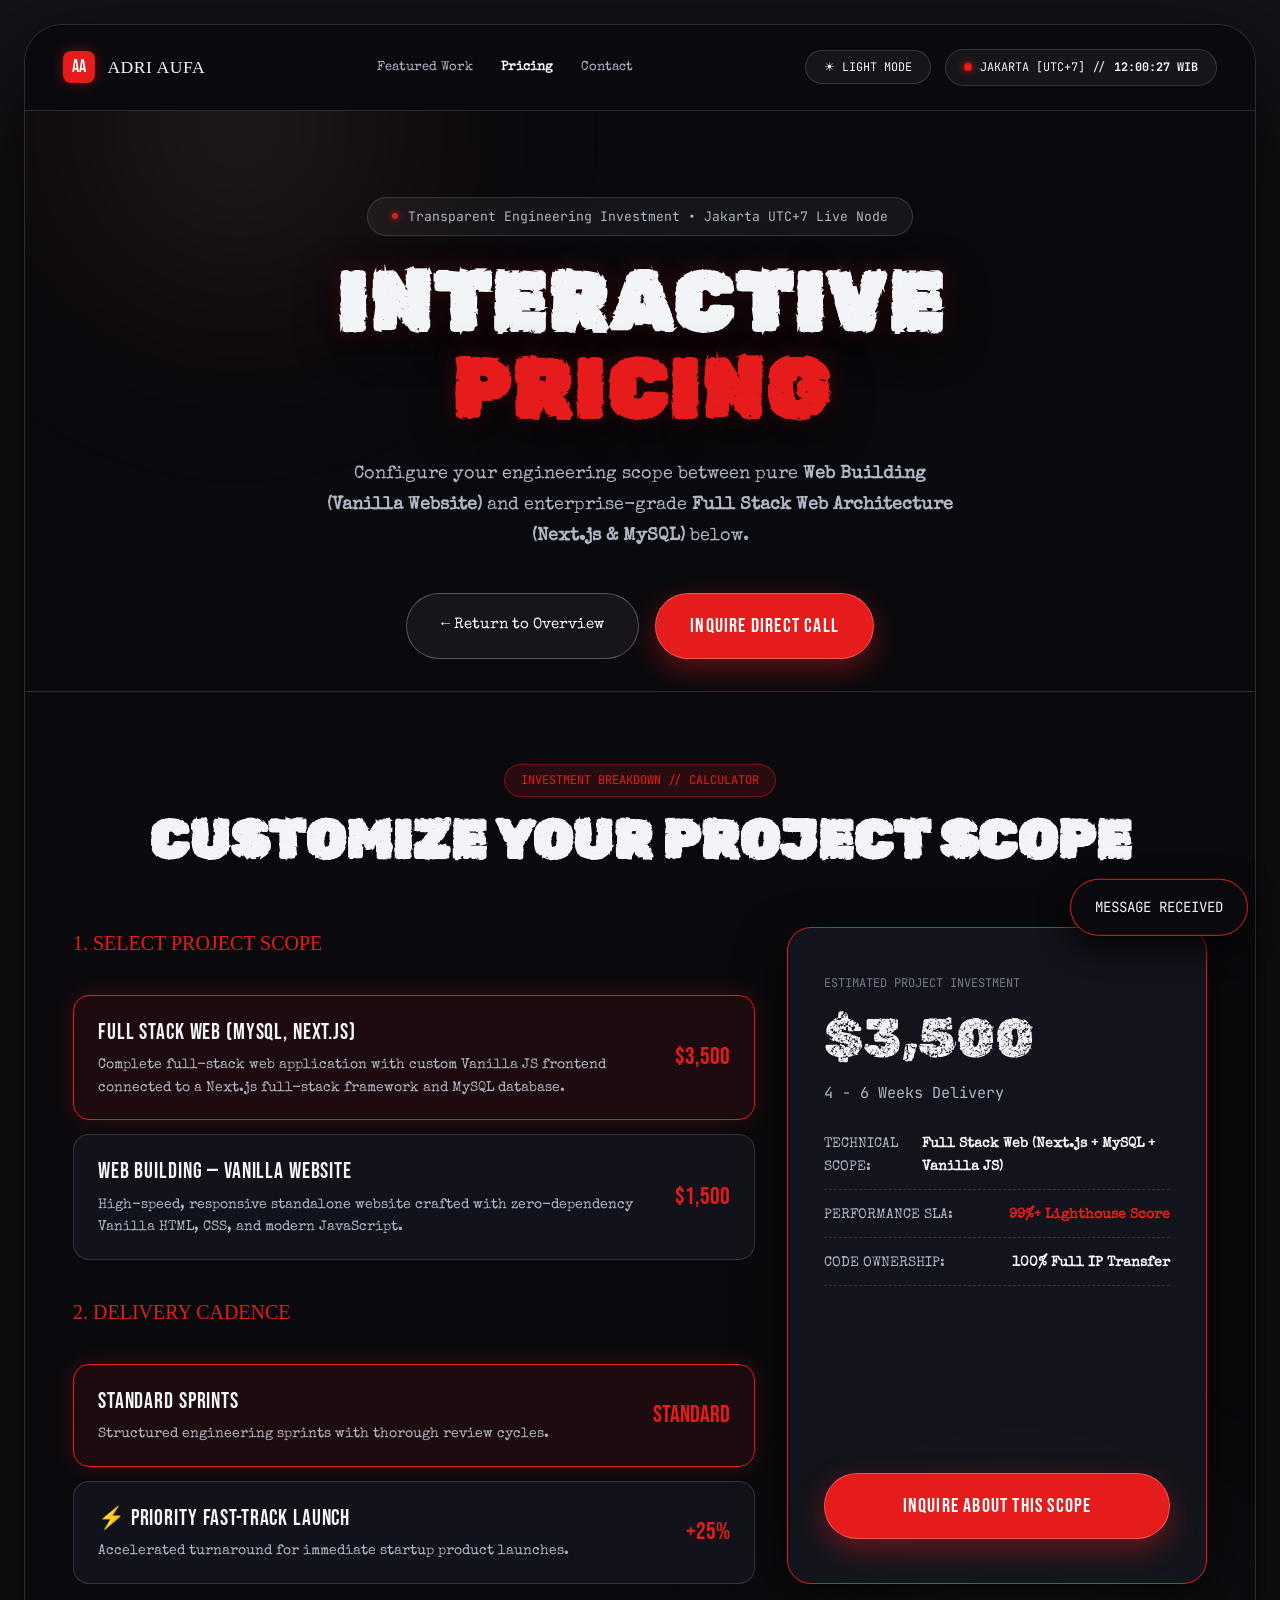
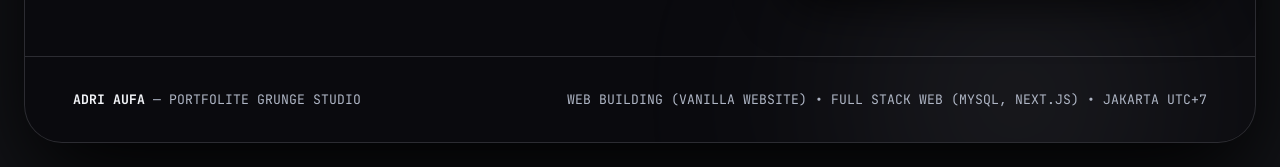
==== pricing.html @ 05bceb78 "portofolio (1)" ====
<!DOCTYPE html>
<html lang="en" data-theme="dark">
<head>
  <meta charset="UTF-8" />
  <meta name="viewport" content="width=device-width, initial-scale=1.0" />
  <title>PRICING // ADRI AUFA — Portfolite Noir &amp; Grunge Studio</title>
  <meta name="description" content="Transparent interactive pricing for Web Building (Vanilla Website) and Full Stack Web (MySQL, Next.js)." />
  <meta name="keywords" content="Pricing, Portfolite Template, Grunge Font, Full Stack Web, Next.js, MySQL, Vanilla Website" />
  <meta name="author" content="Adri Aufa" />

  <!-- Preconnect & Fonts -->
  <link rel="preconnect" href="https://fonts.googleapis.com" />
  <link rel="preconnect" href="https://fonts.gstatic.com" crossorigin />
  <link href="https://fonts.googleapis.com/css2?family=Bebas+Neue&family=JetBrains+Mono:ital,wght@0,300..800;1,300..800&family=Permanent+Marker&family=Rubik+Distressed&family=Special+Elite&display=swap" rel="stylesheet" />

  <!-- Design System CSS -->
  <link rel="stylesheet" href="css/style.css" />
</head>
<body>

  <!-- MAIN CURVED PORTFOLITE TEMPLATE FRAME -->
  <main class="template-frame">

    <!-- Fluid Abstract Aura Flowing Inside Container -->
    <div class="fluid-aura-glow"></div>

    <div class="frame-content">

      <!-- TOP NAVBAR -->
      <header class="template-navbar">
        <a href="index.html" class="brand-pill">
          <div class="brand-icon">AA</div>
          <span class="brand-name">ADRI AUFA</span>
        </a>

        <!-- Center Nav Links -->
        <ul class="nav-links-center">
          <li><a href="index.html#featured">Featured Work</a></li>
          <li><a href="pricing.html" style="color:var(--text-primary); font-weight: bold;">Pricing</a></li>
          <li><a href="index.html#contact">Contact</a></li>
        </ul>

        <!-- Right Controls -->
        <div class="navbar-controls">
          <button class="btn-theme-toggle theme-toggle-trigger" aria-label="Toggle Dark/Light Theme">
            <span class="theme-toggle-text">☀ LIGHT MODE</span>
          </button>

          <div class="jakarta-clock-pill">
            <span class="dot"></span>
            <span>JAKARTA [UTC+7] //</span>
            <strong class="jakarta-clock-display">--:--:-- WIB</strong>
          </div>
        </div>

        <!-- Burger Button (Visible ONLY on Mobile Screens <= 768px) -->
        <button id="burgerBtn" class="btn-burger" aria-label="Toggle Mobile Menu">☰</button>
      </header>

      <!-- MOBILE DRAWER MENU -->
      <nav id="mobileDrawer" class="mobile-drawer" aria-label="Mobile Navigation Drawer">
        <ul class="mobile-nav-list">
          <li><a href="index.html#featured">Featured Work</a></li>
          <li><a href="pricing.html">Pricing</a></li>
          <li><a href="index.html#contact">Contact</a></li>
        </ul>

        <div class="mobile-drawer-footer">
          <button class="btn-theme-toggle theme-toggle-trigger" style="width: 100%; justify-content: center;">
            <span class="theme-toggle-text">☀ LIGHT MODE</span>
          </button>

          <div class="jakarta-clock-pill" style="width: 100%; justify-content: center;">
            <span class="dot"></span>
            <span>JAKARTA [UTC+7] //</span>
            <strong class="jakarta-clock-display">--:--:-- WIB</strong>
          </div>
        </div>
      </nav>

      <!-- PRICING HERO HEADER -->
      <section class="template-hero" style="padding-bottom: 32px;">
        <div class="hero-pill-badge">
          <span class="red-dot"></span>
          <span>Transparent Engineering Investment &bull; Jakarta UTC+7 Live Node</span>
        </div>

        <h1 class="grunge-hero-headline">
          INTERACTIVE <span class="red-grunge">PRICING</span>
        </h1>

        <p class="hero-subdesc">
          Configure your engineering scope between pure <strong>Web Building (Vanilla Website)</strong> and enterprise-grade <strong>Full Stack Web Architecture (Next.js &amp; MySQL)</strong> below.
        </p>

        <div style="display:flex;gap:16px;justify-content:center;flex-wrap:wrap;">
          <a href="index.html" class="btn-pill-glass">&larr; Return to Overview</a>
          <a href="index.html#contact" class="btn-pill-red">Inquire Direct Call</a>
        </div>
      </section>

      <!-- PRICING & ESTIMATOR SECTION -->
      <section id="pricing-calculator" class="frame-section">
        <div class="section-head-centered">
          <span class="section-pill-tag">INVESTMENT BREAKDOWN // CALCULATOR</span>
          <h2 class="section-title-grunge">CUSTOMIZE YOUR PROJECT SCOPE</h2>
        </div>

        <div class="estimator-grid-glass">
          <div class="estimator-options-col">
            <span class="estimator-group-title">1. SELECT PROJECT SCOPE</span>
            <div style="display:flex;flex-direction:column;gap:14px;">
              <!-- Option 1: Full Stack Web (MySQL, Next.js + Vanilla JS) -->
              <div class="option-card-glass selected" data-group="scope" data-price="3500" data-weeks="4 - 6 Weeks Delivery" data-stack="Full Stack Web (Next.js + MySQL + Vanilla JS)">
                <div>
                  <div class="option-name-grunge">Full Stack Web (MySQL, Next.js)</div>
                  <div class="option-sub-type">Complete full-stack web application with custom Vanilla JS frontend connected to a Next.js full-stack framework and MySQL database.</div>
                </div>
                <span class="option-price-tag">$3,500</span>
              </div>

              <!-- Option 2: Web Building (Vanilla Website) -->
              <div class="option-card-glass" data-group="scope" data-price="1500" data-weeks="2 - 3 Weeks Delivery" data-stack="Web Building — Vanilla Website (HTML5 / CSS3 / ES6+ JS)">
                <div>
                  <div class="option-name-grunge">Web Building — Vanilla Website</div>
                  <div class="option-sub-type">High-speed, responsive standalone website crafted with zero-dependency Vanilla HTML, CSS, and modern JavaScript.</div>
                </div>
                <span class="option-price-tag">$1,500</span>
              </div>
            </div>

            <span class="estimator-group-title" style="margin-top:12px;">2. DELIVERY CADENCE</span>
            <div style="display:flex;flex-direction:column;gap:14px;">
              <div class="option-card-glass selected" data-group="speed" data-mult="1.0">
                <div>
                  <div class="option-name-grunge">Standard Sprints</div>
                  <div class="option-sub-type">Structured engineering sprints with thorough review cycles.</div>
                </div>
                <span class="option-price-tag">Standard</span>
              </div>

              <div class="option-card-glass" data-group="speed" data-mult="1.25">
                <div>
                  <div class="option-name-grunge">⚡ Priority Fast-Track Launch</div>
                  <div class="option-sub-type">Accelerated turnaround for immediate startup product launches.</div>
                </div>
                <span class="option-price-tag">+25%</span>
              </div>
            </div>
          </div>

          <!-- Live Result Card -->
          <div class="estimator-readout-card">
            <div>
              <span style="font-family:var(--font-mono);font-size:0.75rem;color:var(--text-muted);text-transform:uppercase;">ESTIMATED PROJECT INVESTMENT</span>
              <div id="estimateCostDisplay" class="readout-total-grunge">$3,500</div>
              <div id="estimateTimelineDisplay" style="font-family:var(--font-mono);font-size:0.95rem;color:var(--text-secondary);margin-top:10px;">⏱ Standard Delivery: 4 - 6 Weeks</div>

              <ul style="list-style:none;margin:28px 0;display:flex;flex-direction:column;gap:14px;font-family:var(--font-typewriter);font-size:0.9rem;color:var(--text-secondary);">
                <li style="display:flex;justify-content:space-between;border-bottom:1px dashed var(--border-glass);padding-bottom:10px;">
                  <span>TECHNICAL SCOPE:</span>
                  <strong id="estimateStackDisplay" style="color:var(--text-primary)">Full Stack Web (Next.js + MySQL)</strong>
                </li>
                <li style="display:flex;justify-content:space-between;border-bottom:1px dashed var(--border-glass);padding-bottom:10px;">
                  <span>PERFORMANCE SLA:</span>
                  <strong style="color:var(--accent-red)">99%+ Lighthouse Score</strong>
                </li>
                <li style="display:flex;justify-content:space-between;border-bottom:1px dashed var(--border-glass);padding-bottom:10px;">
                  <span>CODE OWNERSHIP:</span>
                  <strong style="color:var(--text-primary)">100% Full IP Transfer</strong>
                </li>
              </ul>
            </div>

            <a href="index.html#contact" class="btn-pill-red" style="width:100%;justify-content:center;">
              Inquire About This Scope
            </a>
          </div>
        </div>
      </section>

      <!-- FOOTER -->
      <footer class="frame-footer">
        <div>
          <strong style="color:var(--text-primary);">ADRI AUFA</strong> — PORTFOLITE GRUNGE STUDIO
        </div>
        <div>
          WEB BUILDING (VANILLA WEBSITE) • FULL STACK WEB (MYSQL, NEXT.JS) • JAKARTA UTC+7
        </div>
      </footer>

    </div>
  </main>

  <!-- TOAST ALERT -->
  <div id="toastAlert" class="toast">
    <span id="toastMessage">MESSAGE RECEIVED</span>
  </div>

  <script src="js/app.js"></script>
</body>
</html>
---- css/style.css ----
/* ==========================================================================
   PORTFOLITE FLUID NOIR TEMPLATE + GRUNGE TYPOGRAPHY // ADRI AUFA
   COLOR PALETTE: PITCH BLACK, GRUNGE RED (#E61C1C), LIGHT GRAY
   FEATURES: SMART AUTO-HIDE/REVEAL STICKY NAVBAR, PROFILE DOSSIER SECTION
   ========================================================================== */

@import url('https://fonts.googleapis.com/css2?family=Bebas+Neue&family=JetBrains+Mono:ital,wght@0,300..800;1,300..800&family=Permanent+Marker&family=Rubik+Distressed&family=Special+Elite&display=swap');

:root,
html[data-theme="dark"] {
  /* Dark Noir Glassmorphic Surfaces (PRIMARY / DEFAULT THEME) */
  --bg-viewport: #131418;
  --bg-frame: #0A0A0E;
  --bg-card: rgba(24, 26, 34, 0.65);
  --bg-pill: rgba(255, 255, 255, 0.05);
  --bg-pill-hover: rgba(255, 255, 255, 0.12);
  
  --border-glass: rgba(220, 224, 232, 0.16);
  --border-light: rgba(220, 224, 232, 0.32);
  
  /* Light Gray & White Typography */
  --text-primary: #F2F4F8;
  --text-secondary: #AEB5C4;
  --text-muted: #747A8A;
  --gray-light: #DCE0E8;
  
  /* Grunge Red Accent */
  --accent-red: #E61C1C;
  --accent-red-hover: #FF2E2E;
  --accent-red-glow: rgba(230, 28, 28, 0.38);
  --accent-red-subtle: rgba(230, 28, 28, 0.14);
  
  /* Glassmorphic Shadows */
  --frame-shadow: 0 40px 100px rgba(0, 0, 0, 0.95);
  --card-shadow: 0 20px 50px rgba(0, 0, 0, 0.7);
  
  /* Typography */
  --font-grunge-main: 'Rubik Distressed', cursive, sans-serif;
  --font-grunge-alt: 'Permanent Marker', cursive;
  --font-typewriter: 'Special Elite', monospace;
  --font-poster: 'Bebas Neue', sans-serif;
  --font-mono: 'JetBrains Mono', monospace;
  
  --radius-pill: 999px;
  --radius-card: 24px;
  --radius-frame: 38px;
  
  --transition-fast: 0.22s cubic-bezier(0.16, 1, 0.3, 1);
}

/* ==========================================================================
   LIGHT THEME OVERRIDES
   ========================================================================== */
html[data-theme="light"] {
  --bg-viewport: #EAEEF5;
  --bg-frame: #FFFFFF;
  --bg-card: rgba(245, 247, 252, 0.82);
  --bg-pill: rgba(0, 0, 0, 0.05);
  --bg-pill-hover: rgba(0, 0, 0, 0.1);
  
  --border-glass: rgba(14, 16, 21, 0.12);
  --border-light: rgba(14, 16, 21, 0.25);
  
  --text-primary: #0A0B0E;
  --text-secondary: #424754;
  --text-muted: #6B7280;
  --gray-light: #2A2D35;
  
  --frame-shadow: 0 24px 70px rgba(18, 24, 38, 0.16);
  --card-shadow: 0 12px 36px rgba(18, 24, 38, 0.09);
}

/* ==========================================================================
   BASE RESET & VIEWPORT BACKGROUND
   ========================================================================== */
*, *::before, *::after {
  box-sizing: border-box;
  margin: 0;
  padding: 0;
}

html {
  scroll-behavior: smooth;
  font-size: 16px;
  -webkit-font-smoothing: antialiased;
}

body {
  background-color: var(--bg-viewport);
  color: var(--text-primary);
  font-family: var(--font-typewriter);
  line-height: 1.6;
  min-height: 100vh;
  padding: 24px;
  display: flex;
  flex-direction: column;
  align-items: center;
  transition: background-color 0.35s ease, color 0.35s ease;
}

::selection {
  background-color: var(--accent-red);
  color: #FFFFFF;
}

a {
  color: inherit;
  text-decoration: none;
}

button {
  background: none;
  border: none;
  cursor: pointer;
  font-family: inherit;
  color: inherit;
}

/* ==========================================================================
   MAIN CURVED TEMPLATE FRAME (PORTFOLITE STYLE)
   ========================================================================== */
.template-frame {
  width: 100%;
  max-width: 1320px;
  background: var(--bg-frame);
  border: 1px solid var(--border-glass);
  border-radius: var(--radius-frame);
  box-shadow: var(--frame-shadow);
  position: relative;
  overflow: visible;
  display: flex;
  flex-direction: column;
  transition: background-color 0.35s ease, border-color 0.35s ease, box-shadow 0.35s ease;
}

/* Fluid Abstract Aura Glow inside the curved container */
.fluid-aura-glow {
  position: absolute;
  inset: 0;
  pointer-events: none;
  z-index: 0;
  overflow: hidden;
  border-radius: var(--radius-frame);
}

.fluid-aura-glow::before {
  content: '';
  position: absolute;
  top: -10%;
  left: -5%;
  width: 550px;
  height: 550px;
  background: radial-gradient(circle, rgba(220, 224, 232, 0.12) 0%, rgba(230, 28, 28, 0.05) 45%, transparent 70%);
  filter: blur(80px);
  animation: auraFloatLeft 14s infinite alternate ease-in-out;
}

html[data-theme="light"] .fluid-aura-glow::before {
  background: radial-gradient(circle, rgba(230, 28, 28, 0.08) 0%, rgba(0, 0, 0, 0.04) 45%, transparent 70%);
}

.fluid-aura-glow::after {
  content: '';
  position: absolute;
  bottom: -15%;
  right: -5%;
  width: 600px;
  height: 600px;
  background: radial-gradient(circle, rgba(220, 224, 232, 0.1) 0%, transparent 65%);
  filter: blur(90px);
  animation: auraFloatRight 16s infinite alternate ease-in-out;
}

@keyframes auraFloatLeft {
  0% { transform: translate(0, 0) scale(1); }
  100% { transform: translate(60px, 40px) scale(1.1); }
}

@keyframes auraFloatRight {
  0% { transform: translate(0, 0) scale(1); }
  100% { transform: translate(-50px, -40px) scale(1.15); }
}

/* Inner content must sit above aura */
.frame-content {
  position: relative;
  z-index: 5;
}

/* ==========================================================================
   HEADER NAVIGATION (SMART STICKY NAVBAR WITH AUTO-HIDE & REVEAL ON SCROLL/HOVER)
   ========================================================================== */
.template-navbar {
  position: sticky;
  top: 0;
  z-index: 1000;
  padding: clamp(14px, 2vw, 24px) clamp(20px, 3vw, 40px);
  display: flex;
  align-items: center;
  justify-content: space-between;
  border-bottom: 1px solid var(--border-glass);
  flex-wrap: nowrap;
  gap: clamp(12px, 2vw, 32px);
  background: var(--bg-frame);
  border-top-left-radius: var(--radius-frame);
  border-top-right-radius: var(--radius-frame);
  transform: translateY(0);
  opacity: 1;
  transition: 
    transform 0.38s cubic-bezier(0.16, 1, 0.3, 1),
    opacity 0.32s ease,
    background-color 0.35s ease,
    border-color 0.35s ease;
}

.template-navbar.navbar-hidden {
  transform: translateY(-105%);
  opacity: 0;
  pointer-events: none;
}

.brand-pill {
  display: flex;
  align-items: center;
  gap: clamp(8px, 1.2vw, 12px);
  flex-shrink: 0;
}

.brand-icon {
  width: 32px;
  height: 32px;
  border-radius: 8px;
  background: var(--accent-red);
  color: #FFFFFF;
  display: flex;
  align-items: center;
  justify-content: center;
  font-family: var(--font-poster);
  font-size: 1.1rem;
  box-shadow: 0 0 14px var(--accent-red-glow);
  flex-shrink: 0;
}

.brand-name {
  font-family: var(--font-grunge-alt);
  font-size: clamp(1.1rem, 1.35vw, 1.35rem);
  color: var(--text-primary);
  letter-spacing: 0.03em;
  white-space: nowrap;
}

/* Center Nav Links */
.nav-links-center {
  display: flex;
  align-items: center;
  gap: clamp(14px, 2.2vw, 32px);
  list-style: none;
  white-space: nowrap;
}

.nav-links-center a {
  font-family: var(--font-typewriter);
  font-size: clamp(0.78rem, 1vw, 0.94rem);
  color: var(--text-secondary);
  transition: color var(--transition-fast);
}

.nav-links-center a:hover {
  color: var(--text-primary);
}

/* Navbar Controls (Right Side) */
.navbar-controls {
  display: flex;
  align-items: center;
  gap: clamp(8px, 1.2vw, 14px);
  flex-shrink: 0;
  white-space: nowrap;
}

/* THEME TOGGLE PILL BUTTON */
.btn-theme-toggle {
  display: inline-flex;
  align-items: center;
  gap: 6px;
  padding: clamp(6px, 1vw, 8px) clamp(10px, 1.4vw, 18px);
  background: var(--bg-pill);
  border: 1px solid var(--border-glass);
  border-radius: var(--radius-pill);
  font-family: var(--font-mono);
  font-size: clamp(0.74rem, 0.85vw, 0.82rem);
  color: var(--text-primary);
  cursor: pointer;
  transition: all var(--transition-fast);
  white-space: nowrap;
}

.btn-theme-toggle:hover {
  background: var(--bg-pill-hover);
  border-color: var(--border-light);
  transform: translateY(-1px);
}

.jakarta-clock-pill {
  display: inline-flex;
  align-items: center;
  gap: 8px;
  padding: clamp(6px, 1vw, 8px) clamp(10px, 1.4vw, 18px);
  background: var(--bg-pill);
  border: 1px solid var(--border-glass);
  border-radius: var(--radius-pill);
  font-family: var(--font-mono);
  font-size: clamp(0.74rem, 0.85vw, 0.82rem);
  color: var(--text-primary);
  white-space: nowrap;
}

.jakarta-clock-pill .dot {
  width: 8px;
  height: 8px;
  border-radius: 50%;
  background: var(--accent-red);
  box-shadow: 0 0 8px var(--accent-red);
  flex-shrink: 0;
}

/* BURGER BUTTON (Hidden on Desktop & Medium Desktop) */
.btn-burger {
  display: none;
  width: 42px;
  height: 42px;
  border-radius: 12px;
  background: var(--bg-pill);
  border: 1px solid var(--border-glass);
  color: var(--text-primary);
  font-size: 1.4rem;
  align-items: center;
  justify-content: center;
  cursor: pointer;
  transition: all var(--transition-fast);
}

.btn-burger:hover {
  background: var(--bg-pill-hover);
  border-color: var(--accent-red);
}

/* ==========================================================================
   MOBILE DRAWER MENU (SMOOTH SLIDE/SCROLL ACCORDION ANIMATION)
   ========================================================================== */
.mobile-drawer {
  display: flex;
  flex-direction: column;
  gap: 20px;
  padding: 0 28px;
  background: var(--bg-frame);
  border-bottom: 1px solid transparent;
  max-height: 0;
  opacity: 0;
  overflow: hidden;
  transform: translateY(-10px);
  pointer-events: none;
  transition: 
    max-height 0.42s cubic-bezier(0.16, 1, 0.3, 1),
    opacity 0.32s ease,
    transform 0.42s cubic-bezier(0.16, 1, 0.3, 1),
    padding 0.42s ease,
    border-color 0.3s ease;
  position: relative;
  z-index: 990;
}

.mobile-drawer.open {
  max-height: 460px;
  opacity: 1;
  transform: translateY(0);
  padding: 24px 28px;
  border-bottom-color: var(--border-light);
  pointer-events: auto;
}

.mobile-nav-list {
  list-style: none;
  display: flex;
  flex-direction: column;
  gap: 16px;
}

.mobile-nav-list a {
  font-family: var(--font-poster);
  font-size: 1.45rem;
  letter-spacing: 0.05em;
  color: var(--text-primary);
  display: block;
  transition: color var(--transition-fast), transform var(--transition-fast);
}

.mobile-nav-list a:hover {
  color: var(--accent-red);
  transform: translateX(4px);
}

.mobile-drawer-footer {
  display: flex;
  flex-direction: column;
  gap: 12px;
  border-top: 1px dashed var(--border-glass);
  padding-top: 18px;
}

/* ==========================================================================
   CENTERED HERO SECTION
   ========================================================================== */
.template-hero {
  padding: 85px 32px 64px 32px;
  display: flex;
  flex-direction: column;
  align-items: center;
  text-align: center;
}

/* 1. SEPARATED OVAL PILL BADGE */
.hero-pill-badge {
  display: inline-flex;
  align-items: center;
  gap: 10px;
  padding: 8px 24px;
  background: var(--bg-pill);
  border: 1px solid var(--border-glass);
  border-radius: var(--radius-pill);
  font-family: var(--font-mono);
  font-size: 0.82rem;
  color: var(--text-secondary);
  margin-bottom: 24px;
  backdrop-filter: blur(8px);
}

.hero-pill-badge .red-dot {
  width: 6px;
  height: 6px;
  border-radius: 50%;
  background: var(--accent-red);
  box-shadow: 0 0 8px var(--accent-red);
}

/* Grunge Headline */
.grunge-hero-headline {
  font-family: var(--font-grunge-main);
  font-size: clamp(3rem, 6.5vw, 6rem);
  line-height: 1.05;
  color: var(--text-primary);
  max-width: 950px;
  letter-spacing: 0.02em;
  margin-bottom: 24px;
}

html[data-theme="dark"] .grunge-hero-headline {
  text-shadow: 
    0 10px 40px rgba(0, 0, 0, 0.8),
    0 0 25px rgba(230, 28, 28, 0.25);
}

.grunge-hero-headline .red-grunge {
  color: var(--accent-red);
}

/* Subtitle */
.hero-subdesc {
  font-family: var(--font-typewriter);
  font-size: 1.15rem;
  color: var(--text-secondary);
  max-width: 640px;
  line-height: 1.7;
  margin-bottom: 40px;
}

/* Glassmorphic Pill Action Buttons */
.hero-pill-actions {
  display: flex;
  align-items: center;
  gap: 16px;
  flex-wrap: wrap;
  justify-content: center;
  margin-bottom: 64px;
}

.btn-pill-red {
  display: inline-flex;
  align-items: center;
  gap: 10px;
  padding: 16px 34px;
  background: var(--accent-red);
  color: #FFFFFF;
  border-radius: var(--radius-pill);
  font-family: var(--font-poster);
  font-size: 1.25rem;
  letter-spacing: 0.06em;
  border: 1px solid rgba(255, 255, 255, 0.25);
  box-shadow: 0 10px 28px rgba(230, 28, 28, 0.4);
  transition: all var(--transition-fast);
}

.btn-pill-red:hover {
  background: var(--accent-red-hover);
  transform: translateY(-2px);
  box-shadow: 0 14px 34px rgba(230, 28, 28, 0.55);
}

.btn-pill-glass {
  display: inline-flex;
  align-items: center;
  gap: 10px;
  padding: 16px 34px;
  background: var(--bg-pill);
  color: var(--text-primary);
  border: 1px solid var(--border-light);
  border-radius: var(--radius-pill);
  font-family: var(--font-typewriter);
  font-size: 0.95rem;
  backdrop-filter: blur(10px);
  transition: all var(--transition-fast);
}

.btn-pill-glass:hover {
  background: var(--bg-pill-hover);
  border-color: var(--text-primary);
}

/* Wave Scroll Indicator Line */
.hero-scroll-divider {
  width: 100%;
  max-width: 900px;
  display: flex;
  align-items: center;
  justify-content: center;
  gap: 20px;
  margin-bottom: 48px;
  font-family: var(--font-mono);
  font-size: 0.78rem;
  color: var(--text-muted);
}

.hero-scroll-divider .line {
  flex-grow: 1;
  height: 1px;
  background: linear-gradient(to right, transparent, var(--border-glass), transparent);
}

.mouse-pill {
  width: 24px;
  height: 38px;
  border: 2px solid var(--border-light);
  border-radius: 12px;
  display: flex;
  justify-content: center;
  padding-top: 6px;
}

.mouse-wheel {
  width: 3px;
  height: 8px;
  background: var(--accent-red);
  border-radius: 3px;
  animation: wheelScroll 1.6s infinite;
}

@keyframes wheelScroll {
  0% { transform: translateY(0); opacity: 1; }
  100% { transform: translateY(12px); opacity: 0; }
}

/* Client / Tech Stack Logo Strip at Bottom of Hero */
.tech-strip-logos {
  display: flex;
  align-items: center;
  justify-content: center;
  gap: 44px;
  flex-wrap: wrap;
  padding: 10px 24px;
}

.logo-item {
  font-family: var(--font-grunge-alt);
  font-size: 1.25rem;
  color: var(--text-secondary);
  opacity: 0.85;
  display: flex;
  align-items: center;
  gap: 8px;
  transition: opacity var(--transition-fast);
}

.logo-item:hover {
  opacity: 1;
  color: var(--text-primary);
}

/* ==========================================================================
   SECTIONS CONTAINER INSIDE TEMPLATE FRAME
   ========================================================================== */
.frame-section {
  padding: 72px 48px;
  border-top: 1px solid var(--border-glass);
}

.section-head-centered {
  text-align: center;
  margin-bottom: 56px;
}

.section-pill-tag {
  display: inline-block;
  padding: 6px 16px;
  background: var(--accent-red-subtle);
  color: var(--accent-red);
  border: 1px solid rgba(230, 28, 28, 0.4);
  border-radius: var(--radius-pill);
  font-family: var(--font-mono);
  font-size: 0.75rem;
  margin-bottom: 14px;
}

.section-title-grunge {
  font-family: var(--font-grunge-main);
  font-size: clamp(2.2rem, 4.5vw, 3.4rem);
  color: var(--text-primary);
  line-height: 1.1;
}

/* ==========================================================================
   NEW PROFILE DOSSIER SECTION (BETWEEN HERO & FEATURED WORK)
   ========================================================================== */
.profile-dossier-card {
  background: var(--bg-card);
  border: 1px solid var(--border-glass);
  border-radius: var(--radius-card);
  display: grid;
  grid-template-columns: 400px 1fr;
  overflow: hidden;
  backdrop-filter: blur(16px);
  box-shadow: var(--card-shadow);
}

.profile-photo-wrapper {
  position: relative;
  border-right: 1px solid var(--border-glass);
  background: rgba(10, 10, 14, 0.5);
  display: flex;
  flex-direction: column;
}

.profile-photo-wrapper img {
  width: 100%;
  height: 100%;
  min-height: 480px;
  object-fit: cover;
  object-position: center 25%;
}

.profile-photo-badge {
  position: absolute;
  bottom: 20px;
  left: 20px;
  right: 20px;
  padding: 12px 18px;
  background: rgba(10, 10, 14, 0.88);
  border: 1px solid var(--accent-red);
  border-radius: 14px;
  backdrop-filter: blur(12px);
  display: flex;
  align-items: center;
  justify-content: space-between;
  box-shadow: 0 10px 25px rgba(0, 0, 0, 0.8);
}

.profile-bio-content {
  padding: 48px;
  display: flex;
  flex-direction: column;
  justify-content: space-between;
  gap: 28px;
}

.profile-tagline-grunge {
  font-family: var(--font-poster);
  font-size: clamp(1.8rem, 2.4vw, 2.45rem);
  letter-spacing: 0.04em;
  color: var(--text-primary);
  line-height: 1.18;
}

.profile-tagline-grunge span {
  color: var(--accent-red);
}

.profile-caption-p {
  font-family: var(--font-typewriter);
  font-size: 1.03rem;
  color: var(--text-secondary);
  line-height: 1.82;
}

.profile-caption-p strong {
  color: var(--text-primary);
  font-weight: 700;
}

.profile-specs-strip {
  display: grid;
  grid-template-columns: repeat(3, 1fr);
  gap: 16px;
  border-top: 1px solid var(--border-glass);
  padding-top: 28px;
}

/* ==========================================================================
   FEATURED VENTURE CARD
   ========================================================================== */
.featured-card-glass {
  background: var(--bg-card);
  border: 1px solid var(--border-glass);
  border-radius: var(--radius-card);
  display: grid;
  grid-template-columns: 1.15fr 1fr;
  overflow: hidden;
  backdrop-filter: blur(16px);
  box-shadow: var(--card-shadow);
}

.featured-visual {
  border-right: 1px solid var(--border-glass);
  position: relative;
  min-height: 440px;
}

.featured-visual img {
  width: 100%;
  height: 100%;
  object-fit: cover;
}

.featured-content {
  padding: 48px;
  display: flex;
  flex-direction: column;
  justify-content: space-between;
}

.feature-title-grunge {
  font-family: var(--font-poster);
  font-size: 2.4rem;
  letter-spacing: 0.05em;
  color: var(--text-primary);
  margin-bottom: 16px;
}

.feature-body-text {
  font-family: var(--font-typewriter);
  font-size: 1rem;
  color: var(--text-secondary);
  line-height: 1.7;
  margin-bottom: 28px;
}

.feature-specs-grid {
  display: grid;
  grid-template-columns: 1fr 1fr;
  gap: 14px;
  margin-bottom: 32px;
}

.spec-glass-item {
  padding: 14px;
  background: var(--bg-pill);
  border: 1px solid var(--border-glass);
  border-radius: 12px;
}

.spec-glass-item .lbl {
  font-family: var(--font-mono);
  font-size: 0.72rem;
  color: var(--text-muted);
}

.spec-glass-item .val {
  font-family: var(--font-poster);
  font-size: 1.2rem;
  color: var(--text-primary);
  margin-top: 4px;
}

/* ==========================================================================
   PROJECT ESTIMATOR CARD (PRICING PAGE)
   ========================================================================== */
.estimator-grid-glass {
  display: grid;
  grid-template-columns: 1fr 420px;
  gap: 32px;
}

.estimator-options-col {
  display: flex;
  flex-direction: column;
  gap: 24px;
}

.estimator-group-title {
  font-family: var(--font-grunge-alt);
  font-size: 1.25rem;
  color: var(--accent-red);
  margin-bottom: 12px;
  display: block;
}

.option-card-glass {
  padding: 20px 24px;
  background: var(--bg-card);
  border: 1px solid var(--border-glass);
  border-radius: 16px;
  cursor: pointer;
  display: flex;
  align-items: center;
  justify-content: space-between;
  transition: all var(--transition-fast);
}

.option-card-glass:hover {
  border-color: var(--border-light);
}

.option-card-glass.selected {
  border-color: var(--accent-red);
  background: rgba(230, 28, 28, 0.09);
  box-shadow: 0 0 24px rgba(230, 28, 28, 0.2);
}

.option-name-grunge {
  font-family: var(--font-poster);
  font-size: 1.35rem;
  letter-spacing: 0.04em;
  color: var(--text-primary);
}

.option-sub-type {
  font-family: var(--font-typewriter);
  font-size: 0.88rem;
  color: var(--text-secondary);
  margin-top: 4px;
}

.option-price-tag {
  font-family: var(--font-poster);
  font-size: 1.5rem;
  color: var(--accent-red);
}

.estimator-readout-card {
  padding: 44px 36px;
  background: var(--bg-card);
  border: 1px solid var(--accent-red);
  border-radius: var(--radius-card);
  display: flex;
  flex-direction: column;
  justify-content: space-between;
  box-shadow: var(--card-shadow);
}

.readout-total-grunge {
  font-family: var(--font-grunge-main);
  font-size: 3.4rem;
  line-height: 1.1;
  color: var(--text-primary);
  margin: 12px 0;
}

.readout-total-grunge span {
  color: var(--accent-red);
}

/* ==========================================================================
   CONTACT DISPATCH
   ========================================================================== */
.contact-glass-grid {
  display: grid;
  grid-template-columns: 1fr 1fr;
  gap: 40px;
}

.contact-form-glass {
  display: flex;
  flex-direction: column;
  gap: 16px;
}

.input-glass, .textarea-glass {
  width: 100%;
  padding: 16px 20px;
  background: var(--bg-pill);
  border: 1px solid var(--border-glass);
  border-radius: 14px;
  color: var(--text-primary);
  font-family: var(--font-typewriter);
  font-size: 0.95rem;
  transition: all var(--transition-fast);
}

.input-glass:focus, .textarea-glass:focus {
  outline: none;
  border-color: var(--accent-red);
  background: var(--bg-pill-hover);
}

.textarea-glass {
  min-height: 130px;
  resize: vertical;
}

/* ==========================================================================
   FOOTER BAR
   ========================================================================== */
.frame-footer {
  padding: 32px 48px;
  border-top: 1px solid var(--border-glass);
  display: flex;
  align-items: center;
  justify-content: space-between;
  font-family: var(--font-mono);
  font-size: 0.82rem;
  color: var(--text-secondary);
}

/* Modal & Toast */
.modal-backdrop {
  position: fixed;
  inset: 0;
  background: rgba(10, 10, 14, 0.88);
  backdrop-filter: blur(14px);
  z-index: 1000;
  display: flex;
  align-items: center;
  justify-content: center;
  padding: 32px;
  opacity: 0;
  pointer-events: none;
  transition: opacity var(--transition-fast);
}

.modal-backdrop.open {
  opacity: 1;
  pointer-events: auto;
}

.modal-box {
  width: 100%;
  max-width: 860px;
  max-height: 90vh;
  background: var(--bg-frame);
  border: 1px solid var(--border-light);
  border-radius: var(--radius-card);
  overflow-y: auto;
  box-shadow: 0 30px 80px rgba(0,0,0,0.95);
}

.modal-header {
  padding: 24px 32px;
  border-bottom: 1px solid var(--border-glass);
  display: flex;
  align-items: center;
  justify-content: space-between;
  background: var(--bg-frame);
  position: sticky;
  top: 0;
}

.btn-close-modal {
  width: 38px;
  height: 38px;
  border-radius: 50%;
  background: var(--bg-pill);
  color: var(--text-primary);
}

.modal-body {
  padding: 36px 32px;
}

/* Toast */
.toast {
  position: fixed;
  bottom: 32px;
  right: 32px;
  padding: 16px 24px;
  background: var(--bg-frame);
  border: 1px solid var(--accent-red);
  border-radius: var(--radius-pill);
  font-family: var(--font-mono);
  font-size: 0.88rem;
  color: var(--text-primary);
  z-index: 2000;
  transform: translateY(120%);
  transition: transform 0.3s ease;
  box-shadow: 0 10px 30px rgba(0,0,0,0.8);
}

.toast.show {
  transform: translateY(0);
}

/* ==========================================================================
   RESPONSIVE LAYOUT & BREAKPOINTS
   ========================================================================== */
@media (max-width: 1024px) {
  body { padding: 12px; }
  .template-frame { border-radius: 20px; }
  .frame-section { padding: 56px 28px; }
  
  .profile-dossier-card,
  .featured-card-glass,
  .estimator-grid-glass,
  .contact-glass-grid {
    grid-template-columns: 1fr;
  }
  .profile-photo-wrapper,
  .featured-visual { 
    border-right: none; 
    border-bottom: 1px solid var(--border-glass); 
  }
  .profile-specs-strip {
    grid-template-columns: 1fr;
  }
}

@media (max-width: 768px) {
  .nav-links-center,
  .navbar-controls {
    display: none !important;
  }
  
  .btn-burger {
    display: inline-flex;
  }
  
  .template-hero {
    padding: 64px 20px 48px 20px;
  }
}
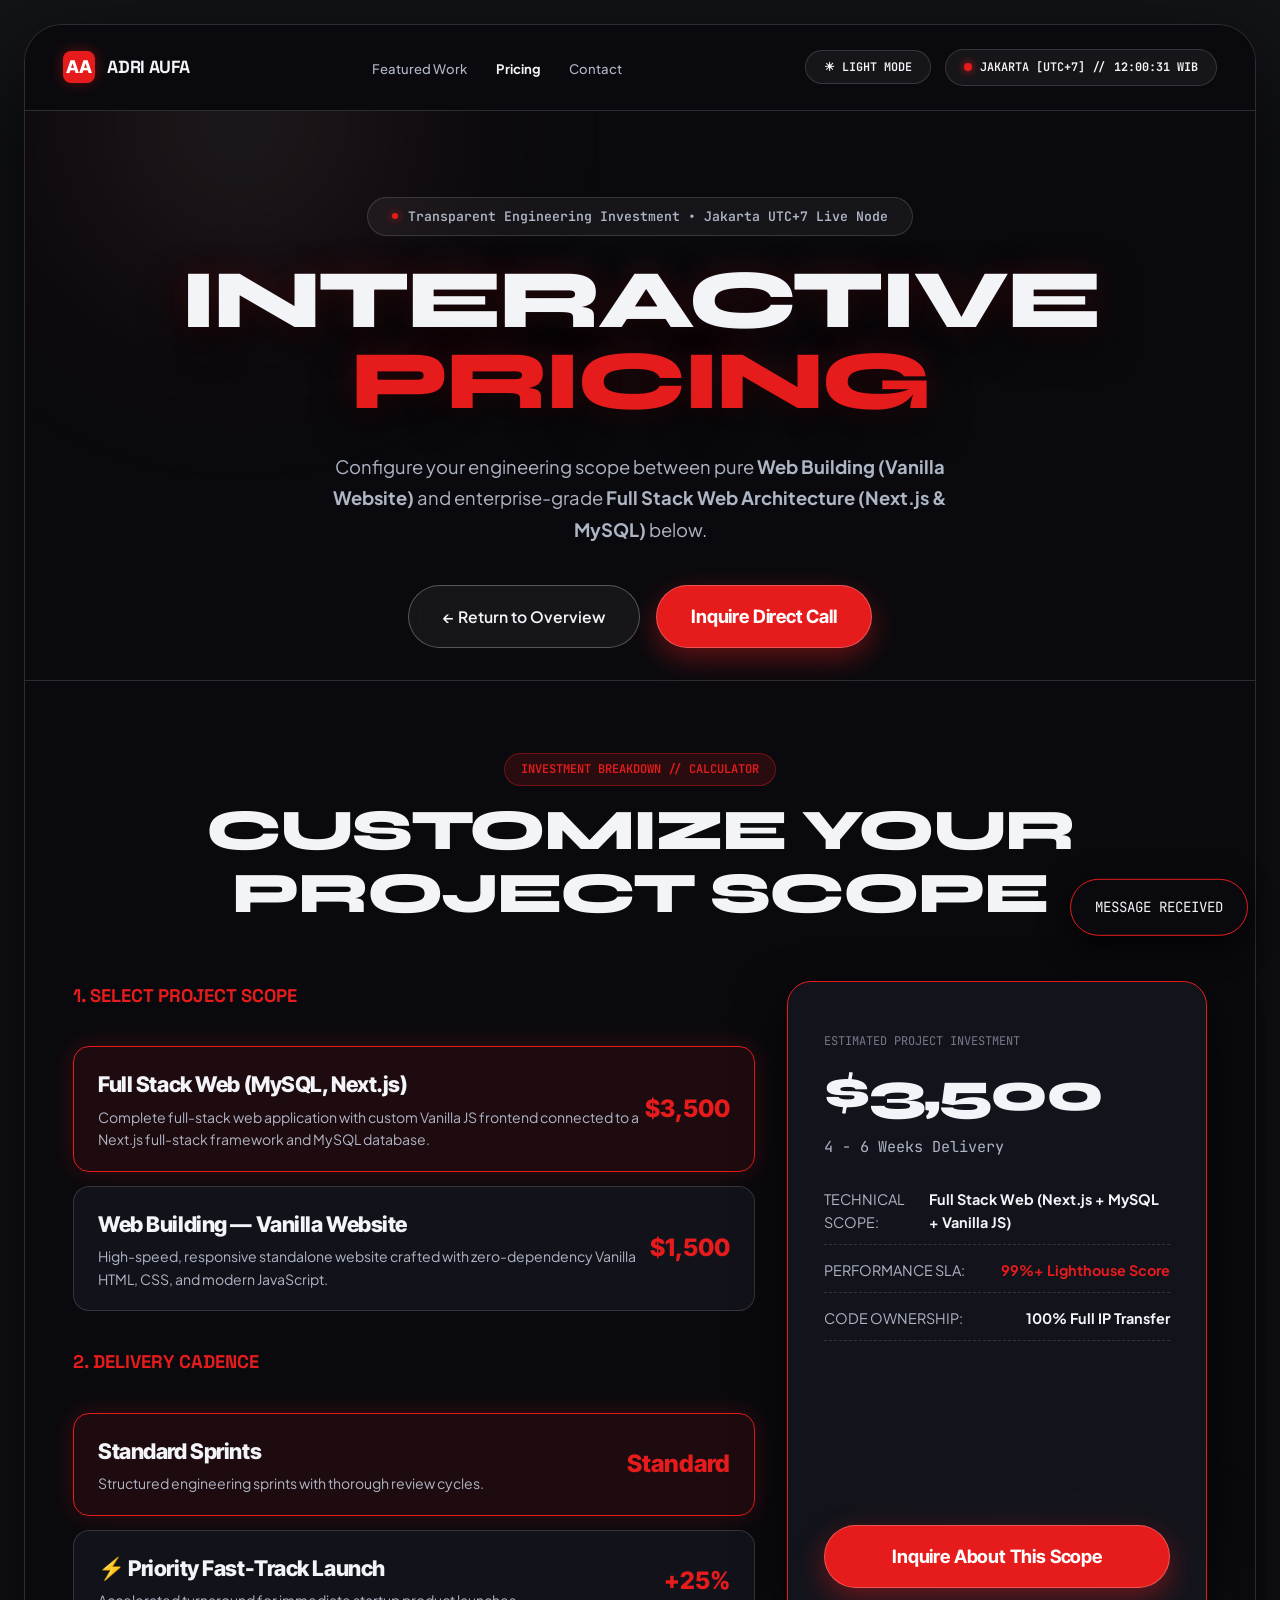
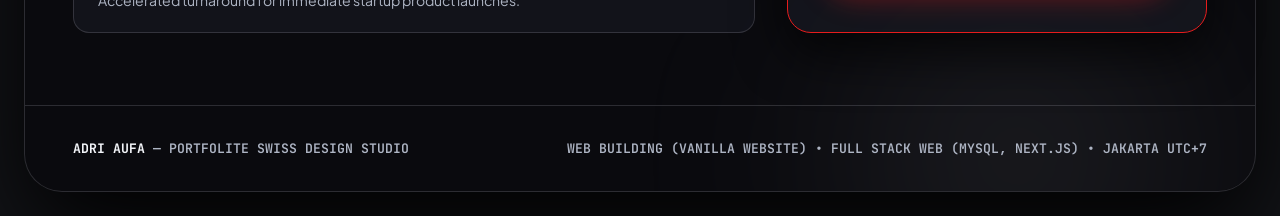
==== commit 044d7458: "Upload portofolio Adri Aufa" ====
--- a/pricing.html
+++ b/pricing.html
@@ -3,15 +3,15 @@
 <head>
   <meta charset="UTF-8" />
   <meta name="viewport" content="width=device-width, initial-scale=1.0" />
-  <title>PRICING // ADRI AUFA — Portfolite Noir &amp; Grunge Studio</title>
+  <title>PRICING // ADRI AUFA — Portfolite Noir &amp; Swiss Design Studio</title>
   <meta name="description" content="Transparent interactive pricing for Web Building (Vanilla Website) and Full Stack Web (MySQL, Next.js)." />
-  <meta name="keywords" content="Pricing, Portfolite Template, Grunge Font, Full Stack Web, Next.js, MySQL, Vanilla Website" />
+  <meta name="keywords" content="Pricing, Portfolite Template, Swiss Design Font, Full Stack Web, Next.js, MySQL, Vanilla Website" />
   <meta name="author" content="Adri Aufa" />
 
-  <!-- Preconnect & Fonts -->
+  <!-- Preconnect & Swiss Design Fonts -->
   <link rel="preconnect" href="https://fonts.googleapis.com" />
   <link rel="preconnect" href="https://fonts.gstatic.com" crossorigin />
-  <link href="https://fonts.googleapis.com/css2?family=Bebas+Neue&family=JetBrains+Mono:ital,wght@0,300..800;1,300..800&family=Permanent+Marker&family=Rubik+Distressed&family=Special+Elite&display=swap" rel="stylesheet" />
+  <link href="https://fonts.googleapis.com/css2?family=Inter+Tight:ital,wght@0,400..900;1,400..900&family=JetBrains+Mono:ital,wght@0,400..700;1,400..700&family=Plus+Jakarta+Sans:ital,wght@0,400..800;1,400..800&family=Space+Grotesk:wght@400..700&family=Syne:wght@700;800&display=swap" rel="stylesheet" />
 
   <!-- Design System CSS -->
   <link rel="stylesheet" href="css/style.css" />
@@ -182,7 +182,7 @@
       <!-- FOOTER -->
       <footer class="frame-footer">
         <div>
-          <strong style="color:var(--text-primary);">ADRI AUFA</strong> — PORTFOLITE GRUNGE STUDIO
+          <strong style="color:var(--text-primary);">ADRI AUFA</strong> — PORTFOLITE SWISS DESIGN STUDIO
         </div>
         <div>
           WEB BUILDING (VANILLA WEBSITE) • FULL STACK WEB (MYSQL, NEXT.JS) • JAKARTA UTC+7
--- a/css/style.css
+++ b/css/style.css
@@ -1,10 +1,10 @@
 /* ==========================================================================
-   PORTFOLITE FLUID NOIR TEMPLATE + GRUNGE TYPOGRAPHY // ADRI AUFA
+   PORTFOLITE FLUID NOIR TEMPLATE + SWISS DESIGN TYPOGRAPHY // ADRI AUFA
    COLOR PALETTE: PITCH BLACK, GRUNGE RED (#E61C1C), LIGHT GRAY
-   FEATURES: SMART AUTO-HIDE/REVEAL STICKY NAVBAR, PROFILE DOSSIER SECTION
-   ========================================================================== */
-
-@import url('https://fonts.googleapis.com/css2?family=Bebas+Neue&family=JetBrains+Mono:ital,wght@0,300..800;1,300..800&family=Permanent+Marker&family=Rubik+Distressed&family=Special+Elite&display=swap');
+   FEATURES: SMART AUTO-HIDE/REVEAL STICKY NAVBAR, SWISS GRAPHIC DESIGN FONTS
+   ========================================================================== */
+
+@import url('https://fonts.googleapis.com/css2?family=Inter+Tight:ital,wght@0,400..900;1,400..900&family=JetBrains+Mono:ital,wght@0,400..700;1,400..700&family=Plus+Jakarta+Sans:ital,wght@0,400..800;1,400..800&family=Space+Grotesk:wght@400..700&family=Syne:wght@700;800&display=swap');
 
 :root,
 html[data-theme="dark"] {
@@ -34,11 +34,11 @@
   --frame-shadow: 0 40px 100px rgba(0, 0, 0, 0.95);
   --card-shadow: 0 20px 50px rgba(0, 0, 0, 0.7);
   
-  /* Typography */
-  --font-grunge-main: 'Rubik Distressed', cursive, sans-serif;
-  --font-grunge-alt: 'Permanent Marker', cursive;
-  --font-typewriter: 'Special Elite', monospace;
-  --font-poster: 'Bebas Neue', sans-serif;
+  /* Swiss International Typographic Style */
+  --font-grunge-main: 'Syne', 'Inter Tight', 'Plus Jakarta Sans', sans-serif;
+  --font-grunge-alt: 'Space Grotesk', 'Plus Jakarta Sans', sans-serif;
+  --font-typewriter: 'Plus Jakarta Sans', 'Inter Tight', sans-serif;
+  --font-poster: 'Inter Tight', 'Plus Jakarta Sans', sans-serif;
   --font-mono: 'JetBrains Mono', monospace;
   
   --radius-pill: 999px;
@@ -89,6 +89,7 @@
   background-color: var(--bg-viewport);
   color: var(--text-primary);
   font-family: var(--font-typewriter);
+  font-weight: 400;
   line-height: 1.6;
   min-height: 100vh;
   padding: 24px;
@@ -236,6 +237,7 @@
   align-items: center;
   justify-content: center;
   font-family: var(--font-poster);
+  font-weight: 800;
   font-size: 1.1rem;
   box-shadow: 0 0 14px var(--accent-red-glow);
   flex-shrink: 0;
@@ -243,9 +245,10 @@
 
 .brand-name {
   font-family: var(--font-grunge-alt);
+  font-weight: 700;
   font-size: clamp(1.1rem, 1.35vw, 1.35rem);
   color: var(--text-primary);
-  letter-spacing: 0.03em;
+  letter-spacing: -0.02em;
   white-space: nowrap;
 }
 
@@ -260,7 +263,8 @@
 
 .nav-links-center a {
   font-family: var(--font-typewriter);
-  font-size: clamp(0.78rem, 1vw, 0.94rem);
+  font-weight: 500;
+  font-size: clamp(0.82rem, 1vw, 0.96rem);
   color: var(--text-secondary);
   transition: color var(--transition-fast);
 }
@@ -288,6 +292,7 @@
   border: 1px solid var(--border-glass);
   border-radius: var(--radius-pill);
   font-family: var(--font-mono);
+  font-weight: 600;
   font-size: clamp(0.74rem, 0.85vw, 0.82rem);
   color: var(--text-primary);
   cursor: pointer;
@@ -310,6 +315,7 @@
   border: 1px solid var(--border-glass);
   border-radius: var(--radius-pill);
   font-family: var(--font-mono);
+  font-weight: 600;
   font-size: clamp(0.74rem, 0.85vw, 0.82rem);
   color: var(--text-primary);
   white-space: nowrap;
@@ -388,8 +394,9 @@
 
 .mobile-nav-list a {
   font-family: var(--font-poster);
+  font-weight: 800;
   font-size: 1.45rem;
-  letter-spacing: 0.05em;
+  letter-spacing: -0.02em;
   color: var(--text-primary);
   display: block;
   transition: color var(--transition-fast), transform var(--transition-fast);
@@ -430,6 +437,7 @@
   border-radius: var(--radius-pill);
   font-family: var(--font-mono);
   font-size: 0.82rem;
+  font-weight: 600;
   color: var(--text-secondary);
   margin-bottom: 24px;
   backdrop-filter: blur(8px);
@@ -443,21 +451,23 @@
   box-shadow: 0 0 8px var(--accent-red);
 }
 
-/* Grunge Headline */
+/* Swiss Design Headline */
 .grunge-hero-headline {
   font-family: var(--font-grunge-main);
-  font-size: clamp(3rem, 6.5vw, 6rem);
-  line-height: 1.05;
-  color: var(--text-primary);
-  max-width: 950px;
-  letter-spacing: 0.02em;
-  margin-bottom: 24px;
+  font-weight: 800;
+  font-size: clamp(3rem, 6.5vw, 6.2rem);
+  line-height: 0.98;
+  color: var(--text-primary);
+  max-width: 980px;
+  letter-spacing: -0.035em;
+  text-transform: uppercase;
+  margin-bottom: 28px;
 }
 
 html[data-theme="dark"] .grunge-hero-headline {
   text-shadow: 
-    0 10px 40px rgba(0, 0, 0, 0.8),
-    0 0 25px rgba(230, 28, 28, 0.25);
+    0 12px 40px rgba(0, 0, 0, 0.85),
+    0 0 30px rgba(230, 28, 28, 0.22);
 }
 
 .grunge-hero-headline .red-grunge {
@@ -469,7 +479,7 @@
   font-family: var(--font-typewriter);
   font-size: 1.15rem;
   color: var(--text-secondary);
-  max-width: 640px;
+  max-width: 680px;
   line-height: 1.7;
   margin-bottom: 40px;
 }
@@ -493,8 +503,9 @@
   color: #FFFFFF;
   border-radius: var(--radius-pill);
   font-family: var(--font-poster);
-  font-size: 1.25rem;
-  letter-spacing: 0.06em;
+  font-weight: 700;
+  font-size: 1.15rem;
+  letter-spacing: -0.01em;
   border: 1px solid rgba(255, 255, 255, 0.25);
   box-shadow: 0 10px 28px rgba(230, 28, 28, 0.4);
   transition: all var(--transition-fast);
@@ -516,7 +527,8 @@
   border: 1px solid var(--border-light);
   border-radius: var(--radius-pill);
   font-family: var(--font-typewriter);
-  font-size: 0.95rem;
+  font-weight: 600;
+  font-size: 0.98rem;
   backdrop-filter: blur(10px);
   transition: all var(--transition-fast);
 }
@@ -581,7 +593,8 @@
 
 .logo-item {
   font-family: var(--font-grunge-alt);
-  font-size: 1.25rem;
+  font-weight: 600;
+  font-size: 1.1rem;
   color: var(--text-secondary);
   opacity: 0.85;
   display: flex;
@@ -616,15 +629,19 @@
   border: 1px solid rgba(230, 28, 28, 0.4);
   border-radius: var(--radius-pill);
   font-family: var(--font-mono);
+  font-weight: 600;
   font-size: 0.75rem;
   margin-bottom: 14px;
 }
 
 .section-title-grunge {
   font-family: var(--font-grunge-main);
-  font-size: clamp(2.2rem, 4.5vw, 3.4rem);
-  color: var(--text-primary);
-  line-height: 1.1;
+  font-weight: 800;
+  font-size: clamp(2.4rem, 4.5vw, 3.6rem);
+  letter-spacing: -0.035em;
+  color: var(--text-primary);
+  line-height: 1.08;
+  text-transform: uppercase;
 }
 
 /* ==========================================================================
@@ -683,8 +700,9 @@
 
 .profile-tagline-grunge {
   font-family: var(--font-poster);
+  font-weight: 800;
   font-size: clamp(1.8rem, 2.4vw, 2.45rem);
-  letter-spacing: 0.04em;
+  letter-spacing: -0.025em;
   color: var(--text-primary);
   line-height: 1.18;
 }
@@ -695,7 +713,7 @@
 
 .profile-caption-p {
   font-family: var(--font-typewriter);
-  font-size: 1.03rem;
+  font-size: 1.05rem;
   color: var(--text-secondary);
   line-height: 1.82;
 }
@@ -748,8 +766,9 @@
 
 .feature-title-grunge {
   font-family: var(--font-poster);
-  font-size: 2.4rem;
-  letter-spacing: 0.05em;
+  font-weight: 800;
+  font-size: 2.3rem;
+  letter-spacing: -0.025em;
   color: var(--text-primary);
   margin-bottom: 16px;
 }
@@ -779,12 +798,15 @@
 .spec-glass-item .lbl {
   font-family: var(--font-mono);
   font-size: 0.72rem;
+  font-weight: 600;
   color: var(--text-muted);
 }
 
 .spec-glass-item .val {
   font-family: var(--font-poster);
-  font-size: 1.2rem;
+  font-weight: 700;
+  font-size: 1.15rem;
+  letter-spacing: -0.015em;
   color: var(--text-primary);
   margin-top: 4px;
 }
@@ -806,7 +828,8 @@
 
 .estimator-group-title {
   font-family: var(--font-grunge-alt);
-  font-size: 1.25rem;
+  font-weight: 700;
+  font-size: 1.15rem;
   color: var(--accent-red);
   margin-bottom: 12px;
   display: block;
@@ -836,8 +859,9 @@
 
 .option-name-grunge {
   font-family: var(--font-poster);
+  font-weight: 800;
   font-size: 1.35rem;
-  letter-spacing: 0.04em;
+  letter-spacing: -0.02em;
   color: var(--text-primary);
 }
 
@@ -850,6 +874,7 @@
 
 .option-price-tag {
   font-family: var(--font-poster);
+  font-weight: 800;
   font-size: 1.5rem;
   color: var(--accent-red);
 }
@@ -867,7 +892,9 @@
 
 .readout-total-grunge {
   font-family: var(--font-grunge-main);
+  font-weight: 800;
   font-size: 3.4rem;
+  letter-spacing: -0.035em;
   line-height: 1.1;
   color: var(--text-primary);
   margin: 12px 0;
@@ -925,6 +952,7 @@
   align-items: center;
   justify-content: space-between;
   font-family: var(--font-mono);
+  font-weight: 600;
   font-size: 0.82rem;
   color: var(--text-secondary);
 }
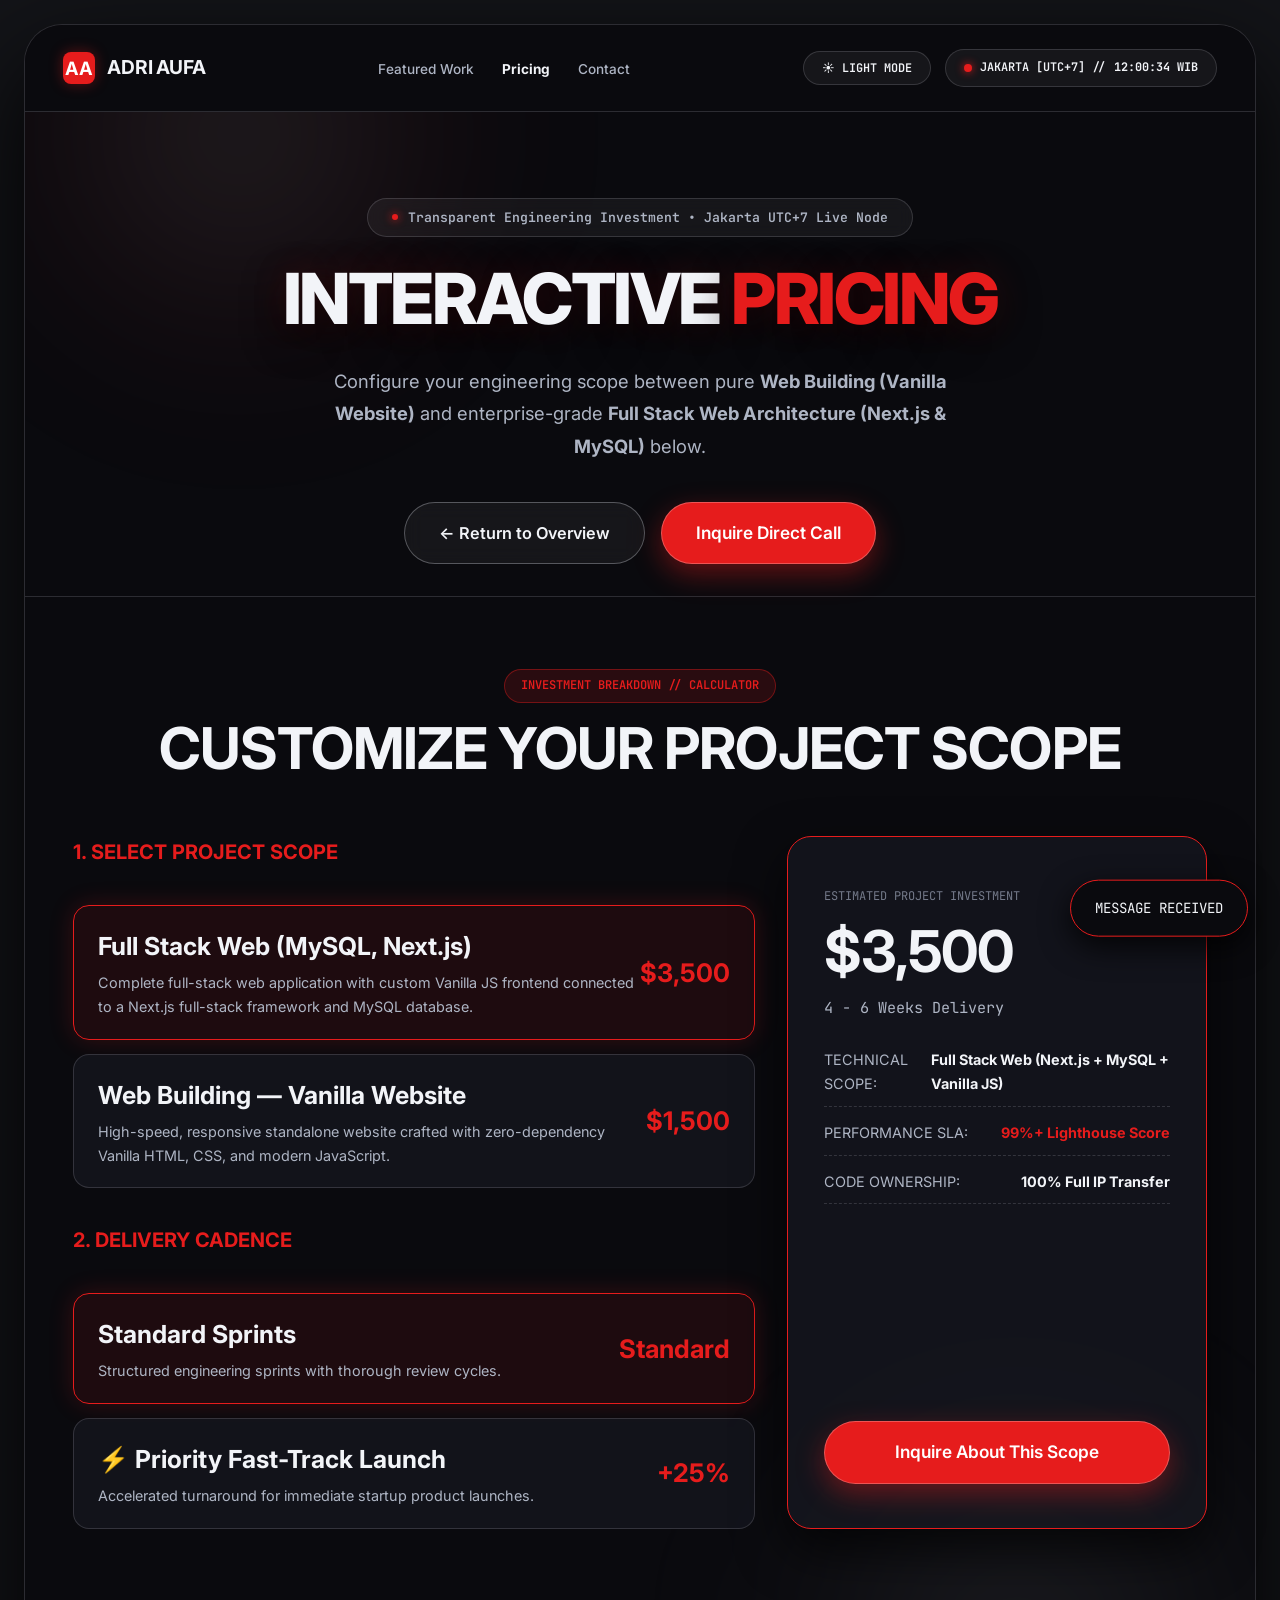
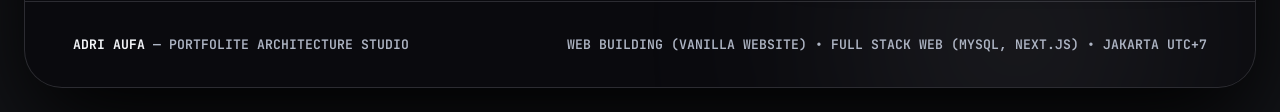
==== commit 863d63f9: "Upload portofolio Adri Aufa" ====
--- a/pricing.html
+++ b/pricing.html
@@ -3,15 +3,15 @@
 <head>
   <meta charset="UTF-8" />
   <meta name="viewport" content="width=device-width, initial-scale=1.0" />
-  <title>PRICING // ADRI AUFA — Portfolite Noir &amp; Swiss Design Studio</title>
+  <title>PRICING // ADRI AUFA — Portfolite Noir Studio</title>
   <meta name="description" content="Transparent interactive pricing for Web Building (Vanilla Website) and Full Stack Web (MySQL, Next.js)." />
-  <meta name="keywords" content="Pricing, Portfolite Template, Swiss Design Font, Full Stack Web, Next.js, MySQL, Vanilla Website" />
+  <meta name="keywords" content="Pricing, Portfolite Template, Serif Font, Full Stack Web, Next.js, MySQL, Vanilla Website" />
   <meta name="author" content="Adri Aufa" />
 
-  <!-- Preconnect & Swiss Design Fonts -->
+  <!-- Preconnect & Modern Inter Fonts -->
   <link rel="preconnect" href="https://fonts.googleapis.com" />
   <link rel="preconnect" href="https://fonts.gstatic.com" crossorigin />
-  <link href="https://fonts.googleapis.com/css2?family=Inter+Tight:ital,wght@0,400..900;1,400..900&family=JetBrains+Mono:ital,wght@0,400..700;1,400..700&family=Plus+Jakarta+Sans:ital,wght@0,400..800;1,400..800&family=Space+Grotesk:wght@400..700&family=Syne:wght@700;800&display=swap" rel="stylesheet" />
+  <link href="https://fonts.googleapis.com/css2?family=Inter:ital,opsz,wght@0,14..32,100..900;1,14..32,100..900&family=JetBrains+Mono:ital,wght@0,400..700;1,400..700&display=swap" rel="stylesheet" />
 
   <!-- Design System CSS -->
   <link rel="stylesheet" href="css/style.css" />
@@ -182,7 +182,7 @@
       <!-- FOOTER -->
       <footer class="frame-footer">
         <div>
-          <strong style="color:var(--text-primary);">ADRI AUFA</strong> — PORTFOLITE SWISS DESIGN STUDIO
+          <strong style="color:var(--text-primary);">ADRI AUFA</strong> — PORTFOLITE ARCHITECTURE STUDIO
         </div>
         <div>
           WEB BUILDING (VANILLA WEBSITE) • FULL STACK WEB (MYSQL, NEXT.JS) • JAKARTA UTC+7
--- a/css/style.css
+++ b/css/style.css
@@ -1,10 +1,10 @@
 /* ==========================================================================
-   PORTFOLITE FLUID NOIR TEMPLATE + SWISS DESIGN TYPOGRAPHY // ADRI AUFA
+   PORTFOLITE FLUID NOIR TEMPLATE + MODERN INTER TYPOGRAPHY // ADRI AUFA
    COLOR PALETTE: PITCH BLACK, GRUNGE RED (#E61C1C), LIGHT GRAY
-   FEATURES: SMART AUTO-HIDE/REVEAL STICKY NAVBAR, SWISS GRAPHIC DESIGN FONTS
-   ========================================================================== */
-
-@import url('https://fonts.googleapis.com/css2?family=Inter+Tight:ital,wght@0,400..900;1,400..900&family=JetBrains+Mono:ital,wght@0,400..700;1,400..700&family=Plus+Jakarta+Sans:ital,wght@0,400..800;1,400..800&family=Space+Grotesk:wght@400..700&family=Syne:wght@700;800&display=swap');
+   FEATURES: SMART AUTO-HIDE/REVEAL STICKY NAVBAR, CLEAN INTER ARCHITECTURE
+   ========================================================================== */
+
+@import url('https://fonts.googleapis.com/css2?family=Inter:ital,opsz,wght@0,14..32,100..900;1,14..32,100..900&family=JetBrains+Mono:ital,wght@0,400..700;1,400..700&display=swap');
 
 :root,
 html[data-theme="dark"] {
@@ -34,12 +34,12 @@
   --frame-shadow: 0 40px 100px rgba(0, 0, 0, 0.95);
   --card-shadow: 0 20px 50px rgba(0, 0, 0, 0.7);
   
-  /* Swiss International Typographic Style */
-  --font-grunge-main: 'Syne', 'Inter Tight', 'Plus Jakarta Sans', sans-serif;
-  --font-grunge-alt: 'Space Grotesk', 'Plus Jakarta Sans', sans-serif;
-  --font-typewriter: 'Plus Jakarta Sans', 'Inter Tight', sans-serif;
-  --font-poster: 'Inter Tight', 'Plus Jakarta Sans', sans-serif;
-  --font-mono: 'JetBrains Mono', monospace;
+  /* Modern Clean Inter Typography */
+  --font-grunge-main: 'Inter', -apple-system, BlinkMacSystemFont, 'Segoe UI', Roboto, sans-serif;
+  --font-grunge-alt: 'Inter', -apple-system, BlinkMacSystemFont, 'Segoe UI', Roboto, sans-serif;
+  --font-typewriter: 'Inter', -apple-system, BlinkMacSystemFont, 'Segoe UI', Roboto, sans-serif;
+  --font-poster: 'Inter', -apple-system, BlinkMacSystemFont, 'Segoe UI', Roboto, sans-serif;
+  --font-mono: 'JetBrains Mono', 'Inter', monospace;
   
   --radius-pill: 999px;
   --radius-card: 24px;
@@ -90,7 +90,7 @@
   color: var(--text-primary);
   font-family: var(--font-typewriter);
   font-weight: 400;
-  line-height: 1.6;
+  line-height: 1.65;
   min-height: 100vh;
   padding: 24px;
   display: flex;
@@ -237,18 +237,18 @@
   align-items: center;
   justify-content: center;
   font-family: var(--font-poster);
-  font-weight: 800;
-  font-size: 1.1rem;
+  font-weight: 700;
+  font-size: 1.15rem;
   box-shadow: 0 0 14px var(--accent-red-glow);
   flex-shrink: 0;
 }
 
 .brand-name {
-  font-family: var(--font-grunge-alt);
+  font-family: var(--font-grunge-main);
   font-weight: 700;
-  font-size: clamp(1.1rem, 1.35vw, 1.35rem);
-  color: var(--text-primary);
-  letter-spacing: -0.02em;
+  font-size: clamp(1.2rem, 1.4vw, 1.45rem);
+  color: var(--text-primary);
+  letter-spacing: -0.01em;
   white-space: nowrap;
 }
 
@@ -264,7 +264,7 @@
 .nav-links-center a {
   font-family: var(--font-typewriter);
   font-weight: 500;
-  font-size: clamp(0.82rem, 1vw, 0.96rem);
+  font-size: clamp(0.85rem, 1vw, 0.98rem);
   color: var(--text-secondary);
   transition: color var(--transition-fast);
 }
@@ -393,10 +393,9 @@
 }
 
 .mobile-nav-list a {
-  font-family: var(--font-poster);
-  font-weight: 800;
-  font-size: 1.45rem;
-  letter-spacing: -0.02em;
+  font-family: var(--font-grunge-main);
+  font-weight: 700;
+  font-size: 1.6rem;
   color: var(--text-primary);
   display: block;
   transition: color var(--transition-fast), transform var(--transition-fast);
@@ -416,7 +415,7 @@
 }
 
 /* ==========================================================================
-   CENTERED HERO SECTION
+   CENTERED HERO SECTION (LUXURY EDITORIAL SERIF HEADLINE)
    ========================================================================== */
 .template-hero {
   padding: 85px 32px 64px 32px;
@@ -451,27 +450,27 @@
   box-shadow: 0 0 8px var(--accent-red);
 }
 
-/* Swiss Design Headline */
+/* Modern Inter Headline */
 .grunge-hero-headline {
   font-family: var(--font-grunge-main);
   font-weight: 800;
-  font-size: clamp(3rem, 6.5vw, 6.2rem);
-  line-height: 0.98;
-  color: var(--text-primary);
-  max-width: 980px;
+  font-size: clamp(2.8rem, 5.5vw, 5.2rem);
+  line-height: 1.08;
+  color: var(--text-primary);
+  max-width: 1020px;
   letter-spacing: -0.035em;
-  text-transform: uppercase;
   margin-bottom: 28px;
 }
 
 html[data-theme="dark"] .grunge-hero-headline {
   text-shadow: 
     0 12px 40px rgba(0, 0, 0, 0.85),
-    0 0 30px rgba(230, 28, 28, 0.22);
+    0 0 35px rgba(230, 28, 28, 0.2);
 }
 
 .grunge-hero-headline .red-grunge {
   color: var(--accent-red);
+  font-weight: 800;
 }
 
 /* Subtitle */
@@ -480,7 +479,7 @@
   font-size: 1.15rem;
   color: var(--text-secondary);
   max-width: 680px;
-  line-height: 1.7;
+  line-height: 1.75;
   margin-bottom: 40px;
 }
 
@@ -502,10 +501,9 @@
   background: var(--accent-red);
   color: #FFFFFF;
   border-radius: var(--radius-pill);
-  font-family: var(--font-poster);
-  font-weight: 700;
-  font-size: 1.15rem;
-  letter-spacing: -0.01em;
+  font-family: var(--font-typewriter);
+  font-weight: 600;
+  font-size: 1.08rem;
   border: 1px solid rgba(255, 255, 255, 0.25);
   box-shadow: 0 10px 28px rgba(230, 28, 28, 0.4);
   transition: all var(--transition-fast);
@@ -528,7 +526,7 @@
   border-radius: var(--radius-pill);
   font-family: var(--font-typewriter);
   font-weight: 600;
-  font-size: 0.98rem;
+  font-size: 1.02rem;
   backdrop-filter: blur(10px);
   transition: all var(--transition-fast);
 }
@@ -594,7 +592,7 @@
 .logo-item {
   font-family: var(--font-grunge-alt);
   font-weight: 600;
-  font-size: 1.1rem;
+  font-size: 1.15rem;
   color: var(--text-secondary);
   opacity: 0.85;
   display: flex;
@@ -636,12 +634,11 @@
 
 .section-title-grunge {
   font-family: var(--font-grunge-main);
-  font-weight: 800;
-  font-size: clamp(2.4rem, 4.5vw, 3.6rem);
-  letter-spacing: -0.035em;
-  color: var(--text-primary);
-  line-height: 1.08;
-  text-transform: uppercase;
+  font-weight: 700;
+  font-size: clamp(2.4rem, 4.5vw, 3.8rem);
+  letter-spacing: -0.015em;
+  color: var(--text-primary);
+  line-height: 1.1;
 }
 
 /* ==========================================================================
@@ -699,12 +696,12 @@
 }
 
 .profile-tagline-grunge {
-  font-family: var(--font-poster);
+  font-family: var(--font-grunge-main);
   font-weight: 800;
-  font-size: clamp(1.8rem, 2.4vw, 2.45rem);
+  font-size: clamp(1.9rem, 2.4vw, 2.5rem);
   letter-spacing: -0.025em;
   color: var(--text-primary);
-  line-height: 1.18;
+  line-height: 1.22;
 }
 
 .profile-tagline-grunge span {
@@ -720,7 +717,7 @@
 
 .profile-caption-p strong {
   color: var(--text-primary);
-  font-weight: 700;
+  font-weight: 600;
 }
 
 .profile-specs-strip {
@@ -765,19 +762,19 @@
 }
 
 .feature-title-grunge {
-  font-family: var(--font-poster);
-  font-weight: 800;
-  font-size: 2.3rem;
-  letter-spacing: -0.025em;
+  font-family: var(--font-grunge-main);
+  font-weight: 700;
+  font-size: 2.4rem;
+  letter-spacing: -0.015em;
   color: var(--text-primary);
   margin-bottom: 16px;
 }
 
 .feature-body-text {
   font-family: var(--font-typewriter);
-  font-size: 1rem;
+  font-size: 1.02rem;
   color: var(--text-secondary);
-  line-height: 1.7;
+  line-height: 1.75;
   margin-bottom: 28px;
 }
 
@@ -804,9 +801,8 @@
 
 .spec-glass-item .val {
   font-family: var(--font-poster);
-  font-weight: 700;
-  font-size: 1.15rem;
-  letter-spacing: -0.015em;
+  font-weight: 600;
+  font-size: 1.2rem;
   color: var(--text-primary);
   margin-top: 4px;
 }
@@ -829,7 +825,7 @@
 .estimator-group-title {
   font-family: var(--font-grunge-alt);
   font-weight: 700;
-  font-size: 1.15rem;
+  font-size: 1.25rem;
   color: var(--accent-red);
   margin-bottom: 12px;
   display: block;
@@ -858,24 +854,23 @@
 }
 
 .option-name-grunge {
-  font-family: var(--font-poster);
-  font-weight: 800;
-  font-size: 1.35rem;
-  letter-spacing: -0.02em;
+  font-family: var(--font-grunge-main);
+  font-weight: 700;
+  font-size: 1.55rem;
   color: var(--text-primary);
 }
 
 .option-sub-type {
   font-family: var(--font-typewriter);
-  font-size: 0.88rem;
+  font-size: 0.9rem;
   color: var(--text-secondary);
   margin-top: 4px;
 }
 
 .option-price-tag {
   font-family: var(--font-poster);
-  font-weight: 800;
-  font-size: 1.5rem;
+  font-weight: 700;
+  font-size: 1.6rem;
   color: var(--accent-red);
 }
 
@@ -892,9 +887,9 @@
 
 .readout-total-grunge {
   font-family: var(--font-grunge-main);
-  font-weight: 800;
-  font-size: 3.4rem;
-  letter-spacing: -0.035em;
+  font-weight: 700;
+  font-size: 3.6rem;
+  letter-spacing: -0.02em;
   line-height: 1.1;
   color: var(--text-primary);
   margin: 12px 0;
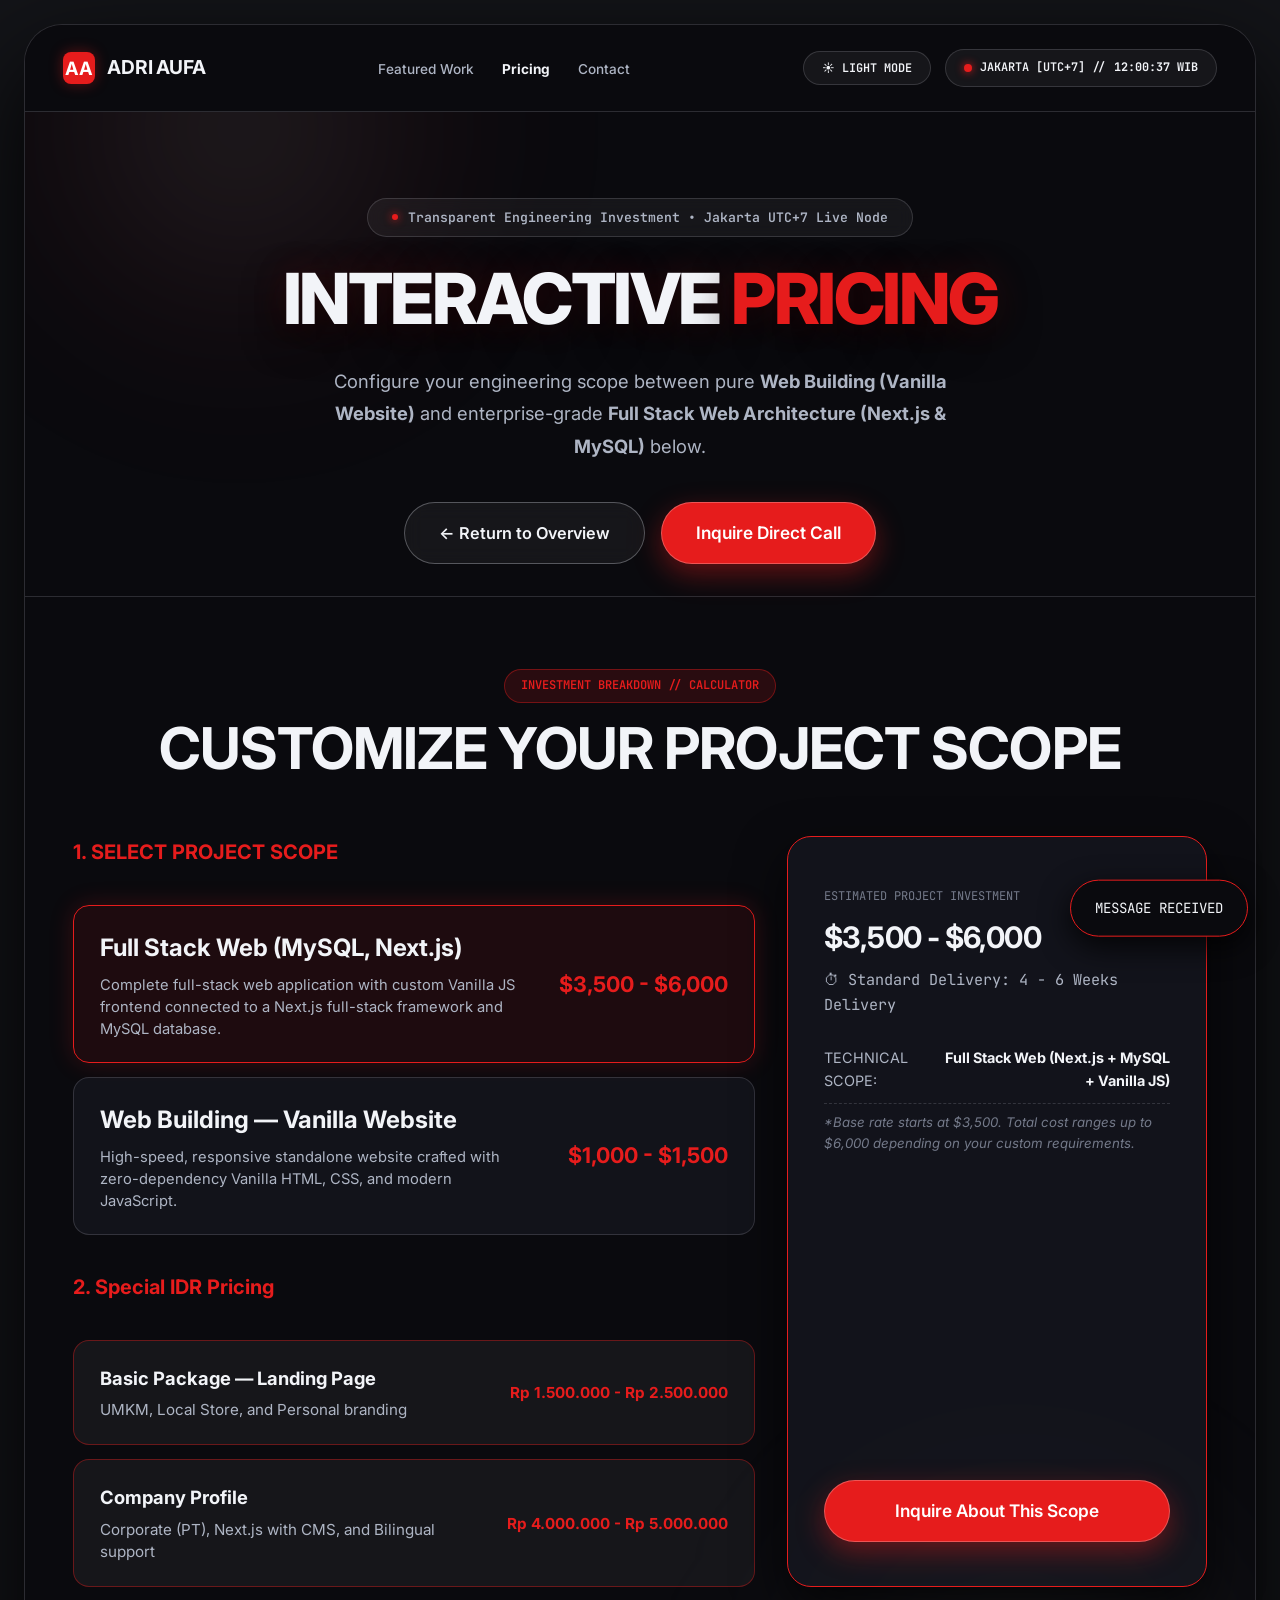
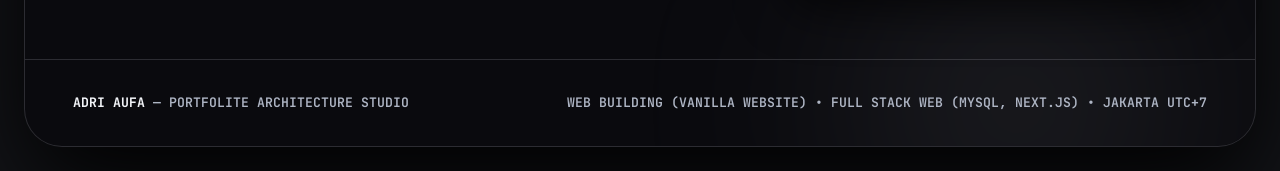
==== commit 49185d54: "Upload portofolio Adri Aufa" ====
--- a/pricing.html
+++ b/pricing.html
@@ -1,202 +1,403 @@
-<!DOCTYPE html>
+<!doctype html>
 <html lang="en" data-theme="dark">
-<head>
-  <meta charset="UTF-8" />
-  <meta name="viewport" content="width=device-width, initial-scale=1.0" />
-  <title>PRICING // ADRI AUFA — Portfolite Noir Studio</title>
-  <meta name="description" content="Transparent interactive pricing for Web Building (Vanilla Website) and Full Stack Web (MySQL, Next.js)." />
-  <meta name="keywords" content="Pricing, Portfolite Template, Serif Font, Full Stack Web, Next.js, MySQL, Vanilla Website" />
-  <meta name="author" content="Adri Aufa" />
-
-  <!-- Preconnect & Modern Inter Fonts -->
-  <link rel="preconnect" href="https://fonts.googleapis.com" />
-  <link rel="preconnect" href="https://fonts.gstatic.com" crossorigin />
-  <link href="https://fonts.googleapis.com/css2?family=Inter:ital,opsz,wght@0,14..32,100..900;1,14..32,100..900&family=JetBrains+Mono:ital,wght@0,400..700;1,400..700&display=swap" rel="stylesheet" />
-
-  <!-- Design System CSS -->
-  <link rel="stylesheet" href="css/style.css" />
-</head>
-<body>
-
-  <!-- MAIN CURVED PORTFOLITE TEMPLATE FRAME -->
-  <main class="template-frame">
-
-    <!-- Fluid Abstract Aura Flowing Inside Container -->
-    <div class="fluid-aura-glow"></div>
-
-    <div class="frame-content">
-
-      <!-- TOP NAVBAR -->
-      <header class="template-navbar">
-        <a href="index.html" class="brand-pill">
-          <div class="brand-icon">AA</div>
-          <span class="brand-name">ADRI AUFA</span>
-        </a>
-
-        <!-- Center Nav Links -->
-        <ul class="nav-links-center">
-          <li><a href="index.html#featured">Featured Work</a></li>
-          <li><a href="pricing.html" style="color:var(--text-primary); font-weight: bold;">Pricing</a></li>
-          <li><a href="index.html#contact">Contact</a></li>
-        </ul>
-
-        <!-- Right Controls -->
-        <div class="navbar-controls">
-          <button class="btn-theme-toggle theme-toggle-trigger" aria-label="Toggle Dark/Light Theme">
-            <span class="theme-toggle-text">☀ LIGHT MODE</span>
+  <head>
+    <meta charset="UTF-8" />
+    <meta name="viewport" content="width=device-width, initial-scale=1.0" />
+    <title>PRICING // ADRI AUFA — Portfolite Noir Studio</title>
+    <meta
+      name="description"
+      content="Transparent interactive pricing for Web Building (Vanilla Website) and Full Stack Web (MySQL, Next.js)."
+    />
+    <meta
+      name="keywords"
+      content="Pricing, Portfolite Template, Serif Font, Full Stack Web, Next.js, MySQL, Vanilla Website"
+    />
+    <meta name="author" content="Adri Aufa" />
+
+    <!-- Preconnect & Modern Inter Fonts -->
+    <link rel="preconnect" href="https://fonts.googleapis.com" />
+    <link rel="preconnect" href="https://fonts.gstatic.com" crossorigin />
+    <link
+      href="https://fonts.googleapis.com/css2?family=Inter:ital,opsz,wght@0,14..32,100..900;1,14..32,100..900&family=JetBrains+Mono:ital,wght@0,400..700;1,400..700&display=swap"
+      rel="stylesheet"
+    />
+
+    <!-- Design System CSS -->
+    <link rel="stylesheet" href="css/style.css" />
+  </head>
+  <body>
+    <!-- MAIN CURVED PORTFOLITE TEMPLATE FRAME -->
+    <main class="template-frame">
+      <!-- Fluid Abstract Aura Flowing Inside Container -->
+      <div class="fluid-aura-glow"></div>
+
+      <div class="frame-content">
+        <!-- TOP NAVBAR -->
+        <header class="template-navbar">
+          <a href="index.html" class="brand-pill">
+            <div class="brand-icon">AA</div>
+            <span class="brand-name">ADRI AUFA</span>
+          </a>
+
+          <!-- Center Nav Links -->
+          <ul class="nav-links-center">
+            <li><a href="index.html#featured">Featured Work</a></li>
+            <li>
+              <a
+                href="pricing.html"
+                style="color: var(--text-primary); font-weight: bold"
+                >Pricing</a
+              >
+            </li>
+            <li><a href="index.html#contact">Contact</a></li>
+          </ul>
+
+          <!-- Right Controls -->
+          <div class="navbar-controls">
+            <button
+              class="btn-theme-toggle theme-toggle-trigger"
+              aria-label="Toggle Dark/Light Theme"
+            >
+              <span class="theme-toggle-text">☀ LIGHT MODE</span>
+            </button>
+
+            <div class="jakarta-clock-pill">
+              <span class="dot"></span>
+              <span>JAKARTA [UTC+7] //</span>
+              <strong class="jakarta-clock-display">--:--:-- WIB</strong>
+            </div>
+          </div>
+
+          <!-- Burger Button (Visible ONLY on Mobile Screens <= 768px) -->
+          <button
+            id="burgerBtn"
+            class="btn-burger"
+            aria-label="Toggle Mobile Menu"
+          >
+            ☰
           </button>
-
-          <div class="jakarta-clock-pill">
-            <span class="dot"></span>
-            <span>JAKARTA [UTC+7] //</span>
-            <strong class="jakarta-clock-display">--:--:-- WIB</strong>
-          </div>
-        </div>
-
-        <!-- Burger Button (Visible ONLY on Mobile Screens <= 768px) -->
-        <button id="burgerBtn" class="btn-burger" aria-label="Toggle Mobile Menu">☰</button>
-      </header>
-
-      <!-- MOBILE DRAWER MENU -->
-      <nav id="mobileDrawer" class="mobile-drawer" aria-label="Mobile Navigation Drawer">
-        <ul class="mobile-nav-list">
-          <li><a href="index.html#featured">Featured Work</a></li>
-          <li><a href="pricing.html">Pricing</a></li>
-          <li><a href="index.html#contact">Contact</a></li>
-        </ul>
-
-        <div class="mobile-drawer-footer">
-          <button class="btn-theme-toggle theme-toggle-trigger" style="width: 100%; justify-content: center;">
-            <span class="theme-toggle-text">☀ LIGHT MODE</span>
-          </button>
-
-          <div class="jakarta-clock-pill" style="width: 100%; justify-content: center;">
-            <span class="dot"></span>
-            <span>JAKARTA [UTC+7] //</span>
-            <strong class="jakarta-clock-display">--:--:-- WIB</strong>
-          </div>
-        </div>
-      </nav>
-
-      <!-- PRICING HERO HEADER -->
-      <section class="template-hero" style="padding-bottom: 32px;">
-        <div class="hero-pill-badge">
-          <span class="red-dot"></span>
-          <span>Transparent Engineering Investment &bull; Jakarta UTC+7 Live Node</span>
-        </div>
-
-        <h1 class="grunge-hero-headline">
-          INTERACTIVE <span class="red-grunge">PRICING</span>
-        </h1>
-
-        <p class="hero-subdesc">
-          Configure your engineering scope between pure <strong>Web Building (Vanilla Website)</strong> and enterprise-grade <strong>Full Stack Web Architecture (Next.js &amp; MySQL)</strong> below.
-        </p>
-
-        <div style="display:flex;gap:16px;justify-content:center;flex-wrap:wrap;">
-          <a href="index.html" class="btn-pill-glass">&larr; Return to Overview</a>
-          <a href="index.html#contact" class="btn-pill-red">Inquire Direct Call</a>
-        </div>
-      </section>
-
-      <!-- PRICING & ESTIMATOR SECTION -->
-      <section id="pricing-calculator" class="frame-section">
-        <div class="section-head-centered">
-          <span class="section-pill-tag">INVESTMENT BREAKDOWN // CALCULATOR</span>
-          <h2 class="section-title-grunge">CUSTOMIZE YOUR PROJECT SCOPE</h2>
-        </div>
-
-        <div class="estimator-grid-glass">
-          <div class="estimator-options-col">
-            <span class="estimator-group-title">1. SELECT PROJECT SCOPE</span>
-            <div style="display:flex;flex-direction:column;gap:14px;">
-              <!-- Option 1: Full Stack Web (MySQL, Next.js + Vanilla JS) -->
-              <div class="option-card-glass selected" data-group="scope" data-price="3500" data-weeks="4 - 6 Weeks Delivery" data-stack="Full Stack Web (Next.js + MySQL + Vanilla JS)">
-                <div>
-                  <div class="option-name-grunge">Full Stack Web (MySQL, Next.js)</div>
-                  <div class="option-sub-type">Complete full-stack web application with custom Vanilla JS frontend connected to a Next.js full-stack framework and MySQL database.</div>
-                </div>
-                <span class="option-price-tag">$3,500</span>
+        </header>
+
+        <!-- MOBILE DRAWER MENU -->
+        <nav
+          id="mobileDrawer"
+          class="mobile-drawer"
+          aria-label="Mobile Navigation Drawer"
+        >
+          <ul class="mobile-nav-list">
+            <li><a href="index.html#featured">Featured Work</a></li>
+            <li><a href="pricing.html">Pricing</a></li>
+            <li><a href="index.html#contact">Contact</a></li>
+          </ul>
+
+          <div class="mobile-drawer-footer">
+            <button
+              class="btn-theme-toggle theme-toggle-trigger"
+              style="width: 100%; justify-content: center"
+            >
+              <span class="theme-toggle-text">☀ LIGHT MODE</span>
+            </button>
+
+            <div
+              class="jakarta-clock-pill"
+              style="width: 100%; justify-content: center"
+            >
+              <span class="dot"></span>
+              <span>JAKARTA [UTC+7] //</span>
+              <strong class="jakarta-clock-display">--:--:-- WIB</strong>
+            </div>
+          </div>
+        </nav>
+
+        <!-- PRICING HERO HEADER -->
+        <section class="template-hero" style="padding-bottom: 32px">
+          <div class="hero-pill-badge">
+            <span class="red-dot"></span>
+            <span
+              >Transparent Engineering Investment &bull; Jakarta UTC+7 Live
+              Node</span
+            >
+          </div>
+
+          <h1 class="grunge-hero-headline">
+            INTERACTIVE <span class="red-grunge">PRICING</span>
+          </h1>
+
+          <p class="hero-subdesc">
+            Configure your engineering scope between pure
+            <strong>Web Building (Vanilla Website)</strong> and enterprise-grade
+            <strong>Full Stack Web Architecture (Next.js &amp; MySQL)</strong>
+            below.
+          </p>
+
+          <div
+            style="
+              display: flex;
+              gap: 16px;
+              justify-content: center;
+              flex-wrap: wrap;
+            "
+          >
+            <a href="index.html" class="btn-pill-glass"
+              >&larr; Return to Overview</a
+            >
+            <a href="index.html#contact" class="btn-pill-red"
+              >Inquire Direct Call</a
+            >
+          </div>
+        </section>
+
+        <!-- PRICING & ESTIMATOR SECTION -->
+        <section id="pricing-calculator" class="frame-section">
+          <div class="section-head-centered">
+            <span class="section-pill-tag"
+              >INVESTMENT BREAKDOWN // CALCULATOR</span
+            >
+            <h2 class="section-title-grunge">CUSTOMIZE YOUR PROJECT SCOPE</h2>
+          </div>
+
+          <div class="estimator-grid-glass">
+            <div class="estimator-options-col">
+              <span class="estimator-group-title">1. SELECT PROJECT SCOPE</span>
+              <div style="display: flex; flex-direction: column; gap: 14px">
+                <!-- Option 1: Full Stack Web (MySQL, Next.js + Vanilla JS) -->
+                <div
+                  class="option-card-glass selected"
+                  data-group="scope"
+                  data-price="3500"
+                  data-price-str="$3,500 - $6,000"
+                  data-weeks="4 - 6 Weeks Delivery"
+                  data-stack="Full Stack Web (Next.js + MySQL + Vanilla JS)"
+                  data-note="*Base rate starts at $3,500. Total cost ranges up to $6,000 depending on your custom requirements."
+                >
+                  <div>
+                    <div class="option-name-grunge">
+                      Full Stack Web (MySQL, Next.js)
+                    </div>
+                    <div class="option-sub-type">
+                      Complete full-stack web application with custom Vanilla JS
+                      frontend connected to a Next.js full-stack framework and
+                      MySQL database.
+                    </div>
+                  </div>
+                  <span class="option-price-tag">$3,500 - $6,000</span>
+                </div>
+
+                <!-- Option 2: Web Building (Vanilla Website) -->
+                <div
+                  class="option-card-glass"
+                  data-group="scope"
+                  data-price="1500"
+                  data-price-str="$1,000 - $1,500"
+                  data-weeks="2 - 3 Weeks Delivery"
+                  data-stack="Web Building — Vanilla Website (HTML5 / CSS3 / ES6+ JS)"
+                  data-note="*Base rate starts at $1,000. Total cost ranges up to $1,500 depending on your custom requirements."
+                >
+                  <div>
+                    <div class="option-name-grunge">
+                      Web Building — Vanilla Website
+                    </div>
+                    <div class="option-sub-type">
+                      High-speed, responsive standalone website crafted with
+                      zero-dependency Vanilla HTML, CSS, and modern JavaScript.
+                    </div>
+                  </div>
+                  <span class="option-price-tag">$1,000 - $1,500</span>
+                </div>
               </div>
 
-              <!-- Option 2: Web Building (Vanilla Website) -->
-              <div class="option-card-glass" data-group="scope" data-price="1500" data-weeks="2 - 3 Weeks Delivery" data-stack="Web Building — Vanilla Website (HTML5 / CSS3 / ES6+ JS)">
-                <div>
-                  <div class="option-name-grunge">Web Building — Vanilla Website</div>
-                  <div class="option-sub-type">High-speed, responsive standalone website crafted with zero-dependency Vanilla HTML, CSS, and modern JavaScript.</div>
-                </div>
-                <span class="option-price-tag">$1,500</span>
+              <span class="estimator-group-title" style="margin-top: 12px"
+                >2. Special IDR Pricing</span
+              >
+              <div style="display: flex; flex-direction: column; gap: 14px">
+                <div
+                  class="option-card-glass"
+                  data-group="scope"
+                  data-idr-price="Rp 1.500.000 - Rp 2.500.000"
+                  data-price-str="Rp 1.500.000 - Rp 2.500.000"
+                  data-weeks="1 - 2 Weeks Delivery"
+                  data-stack="Basic Package — Landing Page"
+                  data-note="*Base rate starts at 1,500,000 IDR. Total cost ranges up to 2,500,000 IDR depending on your custom requirements."
+                  style="
+                    border-color: rgba(230, 28, 28, 0.4);
+                    background: var(--bg-pill);
+                    cursor: pointer;
+                  "
+                >
+                  <div style="padding-right: 16px">
+                    <div
+                      class="option-name-grunge"
+                      style="color: var(--text-primary); font-size: 1.15rem"
+                    >
+                      Basic Package — Landing Page
+                    </div>
+                    <div
+                      class="option-sub-type"
+                      style="
+                        margin-top: 6px;
+                        color: var(--text-secondary);
+                        font-size: 0.95rem;
+                      "
+                    >
+                      UMKM, Local Store, and Personal branding
+                    </div>
+                  </div>
+                  <span
+                    class="option-price-tag"
+                    style="
+                      color: var(--accent-red);
+                      font-size: 0.95rem;
+                      white-space: nowrap;
+                    "
+                    >Rp 1.500.000 - Rp 2.500.000</span
+                  >
+                </div>
+
+                <div
+                  class="option-card-glass"
+                  data-group="scope"
+                  data-idr-price="Rp 4.000.000 - Rp 5.000.000"
+                  data-price-str="Rp 4.000.000 - Rp 5.000.000"
+                  data-weeks="3 - 4 Weeks Delivery"
+                  data-stack="Company Profile"
+                  data-note="*Base rate starts at 4,000,000 IDR. Total cost ranges up to 5,000,000 IDR depending on your custom requirements."
+                  style="
+                    border-color: rgba(230, 28, 28, 0.4);
+                    background: var(--bg-pill);
+                    cursor: pointer;
+                  "
+                >
+                  <div style="padding-right: 16px">
+                    <div
+                      class="option-name-grunge"
+                      style="color: var(--text-primary); font-size: 1.15rem"
+                    >
+                      Company Profile
+                    </div>
+                    <div
+                      class="option-sub-type"
+                      style="
+                        margin-top: 6px;
+                        color: var(--text-secondary);
+                        font-size: 0.95rem;
+                      "
+                    >
+                      Corporate (PT), Next.js with CMS, and Bilingual support
+                    </div>
+                  </div>
+                  <span
+                    class="option-price-tag"
+                    style="
+                      color: var(--accent-red);
+                      font-size: 0.95rem;
+                      white-space: nowrap;
+                    "
+                    >Rp 4.000.000 - Rp 5.000.000</span
+                  >
+                </div>
               </div>
             </div>
 
-            <span class="estimator-group-title" style="margin-top:12px;">2. DELIVERY CADENCE</span>
-            <div style="display:flex;flex-direction:column;gap:14px;">
-              <div class="option-card-glass selected" data-group="speed" data-mult="1.0">
-                <div>
-                  <div class="option-name-grunge">Standard Sprints</div>
-                  <div class="option-sub-type">Structured engineering sprints with thorough review cycles.</div>
-                </div>
-                <span class="option-price-tag">Standard</span>
+            <!-- Live Result Card -->
+            <div class="estimator-readout-card">
+              <div>
+                <span
+                  style="
+                    font-family: var(--font-mono);
+                    font-size: 0.75rem;
+                    color: var(--text-muted);
+                    text-transform: uppercase;
+                  "
+                  >ESTIMATED PROJECT INVESTMENT</span
+                >
+                <div id="estimateCostDisplay" class="readout-total-grunge">
+                  $3,500
+                </div>
+                <div
+                  id="estimateTimelineDisplay"
+                  style="
+                    font-family: var(--font-mono);
+                    font-size: 0.95rem;
+                    color: var(--text-secondary);
+                    margin-top: 10px;
+                  "
+                >
+                  ⏱ Standard Delivery: 4 - 6 Weeks
+                </div>
+
+                <ul
+                  style="
+                    list-style: none;
+                    margin: 28px 0;
+                    display: flex;
+                    flex-direction: column;
+                    gap: 14px;
+                    font-family: var(--font-typewriter);
+                    font-size: 0.9rem;
+                    color: var(--text-secondary);
+                  "
+                >
+                  <li
+                    style="
+                      display: flex;
+                      flex-direction: column;
+                      gap: 10px;
+                      padding-bottom: 10px;
+                    "
+                  >
+                    <div style="display: flex; justify-content: space-between; align-items: flex-start; gap: 12px;">
+                      <span>TECHNICAL SCOPE:</span>
+                      <strong
+                        id="estimateStackDisplay"
+                        style="color: var(--text-primary); text-align: right;"
+                        >Full Stack Web (Next.js + MySQL)</strong
+                      >
+                    </div>
+                    <div
+                      id="estimateNoteDisplay"
+                      style="
+                        font-size: 0.83rem;
+                        color: var(--text-muted);
+                        font-style: italic;
+                        line-height: 1.55;
+                        padding-top: 8px;
+                        border-top: 1px dashed var(--border-glass);
+                      "
+                    >*Base rate starts at $3,500. Total cost ranges up to $6,000 depending on your custom requirements.</div>
+                  </li>
+                </ul>
               </div>
 
-              <div class="option-card-glass" data-group="speed" data-mult="1.25">
-                <div>
-                  <div class="option-name-grunge">⚡ Priority Fast-Track Launch</div>
-                  <div class="option-sub-type">Accelerated turnaround for immediate startup product launches.</div>
-                </div>
-                <span class="option-price-tag">+25%</span>
-              </div>
+              <a
+                href="index.html#contact"
+                class="btn-pill-red"
+                style="width: 100%; justify-content: center"
+              >
+                Inquire About This Scope
+              </a>
             </div>
           </div>
-
-          <!-- Live Result Card -->
-          <div class="estimator-readout-card">
-            <div>
-              <span style="font-family:var(--font-mono);font-size:0.75rem;color:var(--text-muted);text-transform:uppercase;">ESTIMATED PROJECT INVESTMENT</span>
-              <div id="estimateCostDisplay" class="readout-total-grunge">$3,500</div>
-              <div id="estimateTimelineDisplay" style="font-family:var(--font-mono);font-size:0.95rem;color:var(--text-secondary);margin-top:10px;">⏱ Standard Delivery: 4 - 6 Weeks</div>
-
-              <ul style="list-style:none;margin:28px 0;display:flex;flex-direction:column;gap:14px;font-family:var(--font-typewriter);font-size:0.9rem;color:var(--text-secondary);">
-                <li style="display:flex;justify-content:space-between;border-bottom:1px dashed var(--border-glass);padding-bottom:10px;">
-                  <span>TECHNICAL SCOPE:</span>
-                  <strong id="estimateStackDisplay" style="color:var(--text-primary)">Full Stack Web (Next.js + MySQL)</strong>
-                </li>
-                <li style="display:flex;justify-content:space-between;border-bottom:1px dashed var(--border-glass);padding-bottom:10px;">
-                  <span>PERFORMANCE SLA:</span>
-                  <strong style="color:var(--accent-red)">99%+ Lighthouse Score</strong>
-                </li>
-                <li style="display:flex;justify-content:space-between;border-bottom:1px dashed var(--border-glass);padding-bottom:10px;">
-                  <span>CODE OWNERSHIP:</span>
-                  <strong style="color:var(--text-primary)">100% Full IP Transfer</strong>
-                </li>
-              </ul>
-            </div>
-
-            <a href="index.html#contact" class="btn-pill-red" style="width:100%;justify-content:center;">
-              Inquire About This Scope
-            </a>
-          </div>
-        </div>
-      </section>
-
-      <!-- FOOTER -->
-      <footer class="frame-footer">
-        <div>
-          <strong style="color:var(--text-primary);">ADRI AUFA</strong> — PORTFOLITE ARCHITECTURE STUDIO
-        </div>
-        <div>
-          WEB BUILDING (VANILLA WEBSITE) • FULL STACK WEB (MYSQL, NEXT.JS) • JAKARTA UTC+7
-        </div>
-      </footer>
-
+        </section>
+
+        <!-- FOOTER -->
+        <footer class="frame-footer">
+          <div>
+            <strong style="color: var(--text-primary)">ADRI AUFA</strong> —
+            PORTFOLITE ARCHITECTURE STUDIO
+          </div>
+          <div>
+            WEB BUILDING (VANILLA WEBSITE) • FULL STACK WEB (MYSQL, NEXT.JS) •
+            JAKARTA UTC+7
+          </div>
+        </footer>
+      </div>
+    </main>
+
+    <!-- TOAST ALERT -->
+    <div id="toastAlert" class="toast">
+      <span id="toastMessage">MESSAGE RECEIVED</span>
     </div>
-  </main>
-
-  <!-- TOAST ALERT -->
-  <div id="toastAlert" class="toast">
-    <span id="toastMessage">MESSAGE RECEIVED</span>
-  </div>
-
-  <script src="js/app.js"></script>
-</body>
+
+    <script src="js/app.js"></script>
+  </body>
 </html>
--- a/css/style.css
+++ b/css/style.css
@@ -649,10 +649,12 @@
   border: 1px solid var(--border-glass);
   border-radius: var(--radius-card);
   display: grid;
-  grid-template-columns: 400px 1fr;
+  grid-template-columns: 280px 1fr;
   overflow: hidden;
   backdrop-filter: blur(16px);
   box-shadow: var(--card-shadow);
+  max-width: 960px;
+  margin: 0 auto;
 }
 
 .profile-photo-wrapper {
@@ -666,39 +668,41 @@
 .profile-photo-wrapper img {
   width: 100%;
   height: 100%;
-  min-height: 480px;
+  min-height: 340px;
   object-fit: cover;
   object-position: center 25%;
 }
 
 .profile-photo-badge {
   position: absolute;
-  bottom: 20px;
-  left: 20px;
-  right: 20px;
-  padding: 12px 18px;
-  background: rgba(10, 10, 14, 0.88);
+  bottom: 16px;
+  left: 16px;
+  right: 16px;
+  padding: 10px 14px;
+  background: rgba(10, 10, 14, 0.92);
   border: 1px solid var(--accent-red);
-  border-radius: 14px;
+  border-radius: 12px;
   backdrop-filter: blur(12px);
   display: flex;
-  align-items: center;
+  flex-direction: row;
   justify-content: space-between;
+  align-items: center;
+  gap: 12px;
   box-shadow: 0 10px 25px rgba(0, 0, 0, 0.8);
 }
 
 .profile-bio-content {
-  padding: 48px;
+  padding: clamp(24px, 3.5vw, 36px);
   display: flex;
   flex-direction: column;
   justify-content: space-between;
-  gap: 28px;
+  gap: 20px;
 }
 
 .profile-tagline-grunge {
   font-family: var(--font-grunge-main);
   font-weight: 800;
-  font-size: clamp(1.9rem, 2.4vw, 2.5rem);
+  font-size: clamp(1.6rem, 2vw, 2.1rem);
   letter-spacing: -0.025em;
   color: var(--text-primary);
   line-height: 1.22;
@@ -710,9 +714,9 @@
 
 .profile-caption-p {
   font-family: var(--font-typewriter);
-  font-size: 1.05rem;
+  font-size: 0.95rem;
   color: var(--text-secondary);
-  line-height: 1.82;
+  line-height: 1.75;
 }
 
 .profile-caption-p strong {
@@ -723,70 +727,114 @@
 .profile-specs-strip {
   display: grid;
   grid-template-columns: repeat(3, 1fr);
-  gap: 16px;
+  gap: 12px;
   border-top: 1px solid var(--border-glass);
-  padding-top: 28px;
+  padding-top: 20px;
+}
+
+.profile-specs-strip .spec-glass-item {
+  padding: 11px 13px;
+  min-height: 62px;
+  display: flex;
+  flex-direction: column;
+  justify-content: flex-start;
+}
+
+.profile-specs-strip .spec-glass-item .lbl {
+  font-size: 0.64rem;
+  letter-spacing: -0.01em;
+  line-height: 1.2;
+}
+
+.profile-specs-strip .spec-glass-item .val {
+  font-size: 0.86rem;
+  margin-top: 3px;
+  line-height: 1.25;
 }
 
 /* ==========================================================================
    FEATURED VENTURE CARD
    ========================================================================== */
-.featured-card-glass {
+/* Compact Sleek Featured Card Layout */
+.featured-card-glass,
+.featured-compact-card {
   background: var(--bg-card);
   border: 1px solid var(--border-glass);
   border-radius: var(--radius-card);
-  display: grid;
-  grid-template-columns: 1.15fr 1fr;
-  overflow: hidden;
+  padding: clamp(24px, 4vw, 36px);
   backdrop-filter: blur(16px);
   box-shadow: var(--card-shadow);
-}
-
-.featured-visual {
-  border-right: 1px solid var(--border-glass);
+  max-width: 960px;
+  margin: 0 auto;
+  display: flex;
+  flex-direction: column;
+  gap: 22px;
+}
+
+/* Dual Photo Display (2 Foto Slots) */
+.gordon-dual-photos {
+  display: grid;
+  grid-template-columns: repeat(auto-fit, minmax(260px, 1fr));
+  gap: 16px;
+  margin: 8px 0 4px;
+}
+
+.photo-slot-glass {
+  background: rgba(10, 10, 14, 0.6);
+  border: 1px solid var(--border-glass);
+  border-radius: 14px;
+  overflow: hidden;
   position: relative;
-  min-height: 440px;
-}
-
-.featured-visual img {
+  height: 220px;
+  display: flex;
+  align-items: center;
+  justify-content: center;
+}
+
+.photo-slot-glass img {
   width: 100%;
   height: 100%;
   object-fit: cover;
+  object-position: top center;
+  transition: transform 0.35s ease;
+}
+
+.photo-slot-glass:hover img {
+  transform: scale(1.03);
 }
 
 .featured-content {
-  padding: 48px;
-  display: flex;
-  flex-direction: column;
-  justify-content: space-between;
+  display: flex;
+  flex-direction: column;
+  gap: 16px;
 }
 
 .feature-title-grunge {
   font-family: var(--font-grunge-main);
   font-weight: 700;
-  font-size: 2.4rem;
+  font-size: clamp(1.6rem, 3vw, 2.1rem);
   letter-spacing: -0.015em;
   color: var(--text-primary);
-  margin-bottom: 16px;
+  margin-bottom: 8px;
 }
 
 .feature-body-text {
   font-family: var(--font-typewriter);
-  font-size: 1.02rem;
+  font-size: 0.98rem;
   color: var(--text-secondary);
-  line-height: 1.75;
-  margin-bottom: 28px;
+  line-height: 1.7;
+  margin-bottom: 12px;
 }
 
 .feature-specs-grid {
   display: grid;
-  grid-template-columns: 1fr 1fr;
-  gap: 14px;
-  margin-bottom: 32px;
+  grid-template-columns: repeat(auto-fit, minmax(200px, 1fr));
+  gap: 12px;
+  margin-bottom: 8px;
 }
 
 .spec-glass-item {
-  padding: 14px;
+  padding: 12px 14px;
   background: var(--bg-pill);
   border: 1px solid var(--border-glass);
   border-radius: 12px;
@@ -802,7 +850,7 @@
 .spec-glass-item .val {
   font-family: var(--font-poster);
   font-weight: 600;
-  font-size: 1.2rem;
+  font-size: 1.1rem;
   color: var(--text-primary);
   margin-top: 4px;
 }
@@ -832,7 +880,7 @@
 }
 
 .option-card-glass {
-  padding: 20px 24px;
+  padding: 22px 26px;
   background: var(--bg-card);
   border: 1px solid var(--border-glass);
   border-radius: 16px;
@@ -840,7 +888,13 @@
   display: flex;
   align-items: center;
   justify-content: space-between;
+  gap: 20px;
   transition: all var(--transition-fast);
+}
+
+.option-card-glass > div:first-child {
+  flex: 1;
+  padding-right: 16px;
 }
 
 .option-card-glass:hover {
@@ -856,22 +910,26 @@
 .option-name-grunge {
   font-family: var(--font-grunge-main);
   font-weight: 700;
-  font-size: 1.55rem;
+  font-size: 1.5rem;
   color: var(--text-primary);
 }
 
 .option-sub-type {
   font-family: var(--font-typewriter);
-  font-size: 0.9rem;
+  font-size: 0.92rem;
   color: var(--text-secondary);
-  margin-top: 4px;
+  margin-top: 6px;
+  line-height: 1.5;
 }
 
 .option-price-tag {
   font-family: var(--font-poster);
   font-weight: 700;
-  font-size: 1.6rem;
+  font-size: 1.35rem;
   color: var(--accent-red);
+  white-space: nowrap;
+  flex-shrink: 0;
+  text-align: right;
 }
 
 .estimator-readout-card {
@@ -906,6 +964,18 @@
   display: grid;
   grid-template-columns: 1fr 1fr;
   gap: 40px;
+}
+
+.contact-social-link {
+  color: var(--text-primary);
+  text-decoration: none;
+  font-weight: 600;
+  transition: color 0.25s ease;
+  display: inline-block;
+}
+
+.contact-social-link:hover {
+  color: var(--accent-red);
 }
 
 .contact-form-glass {
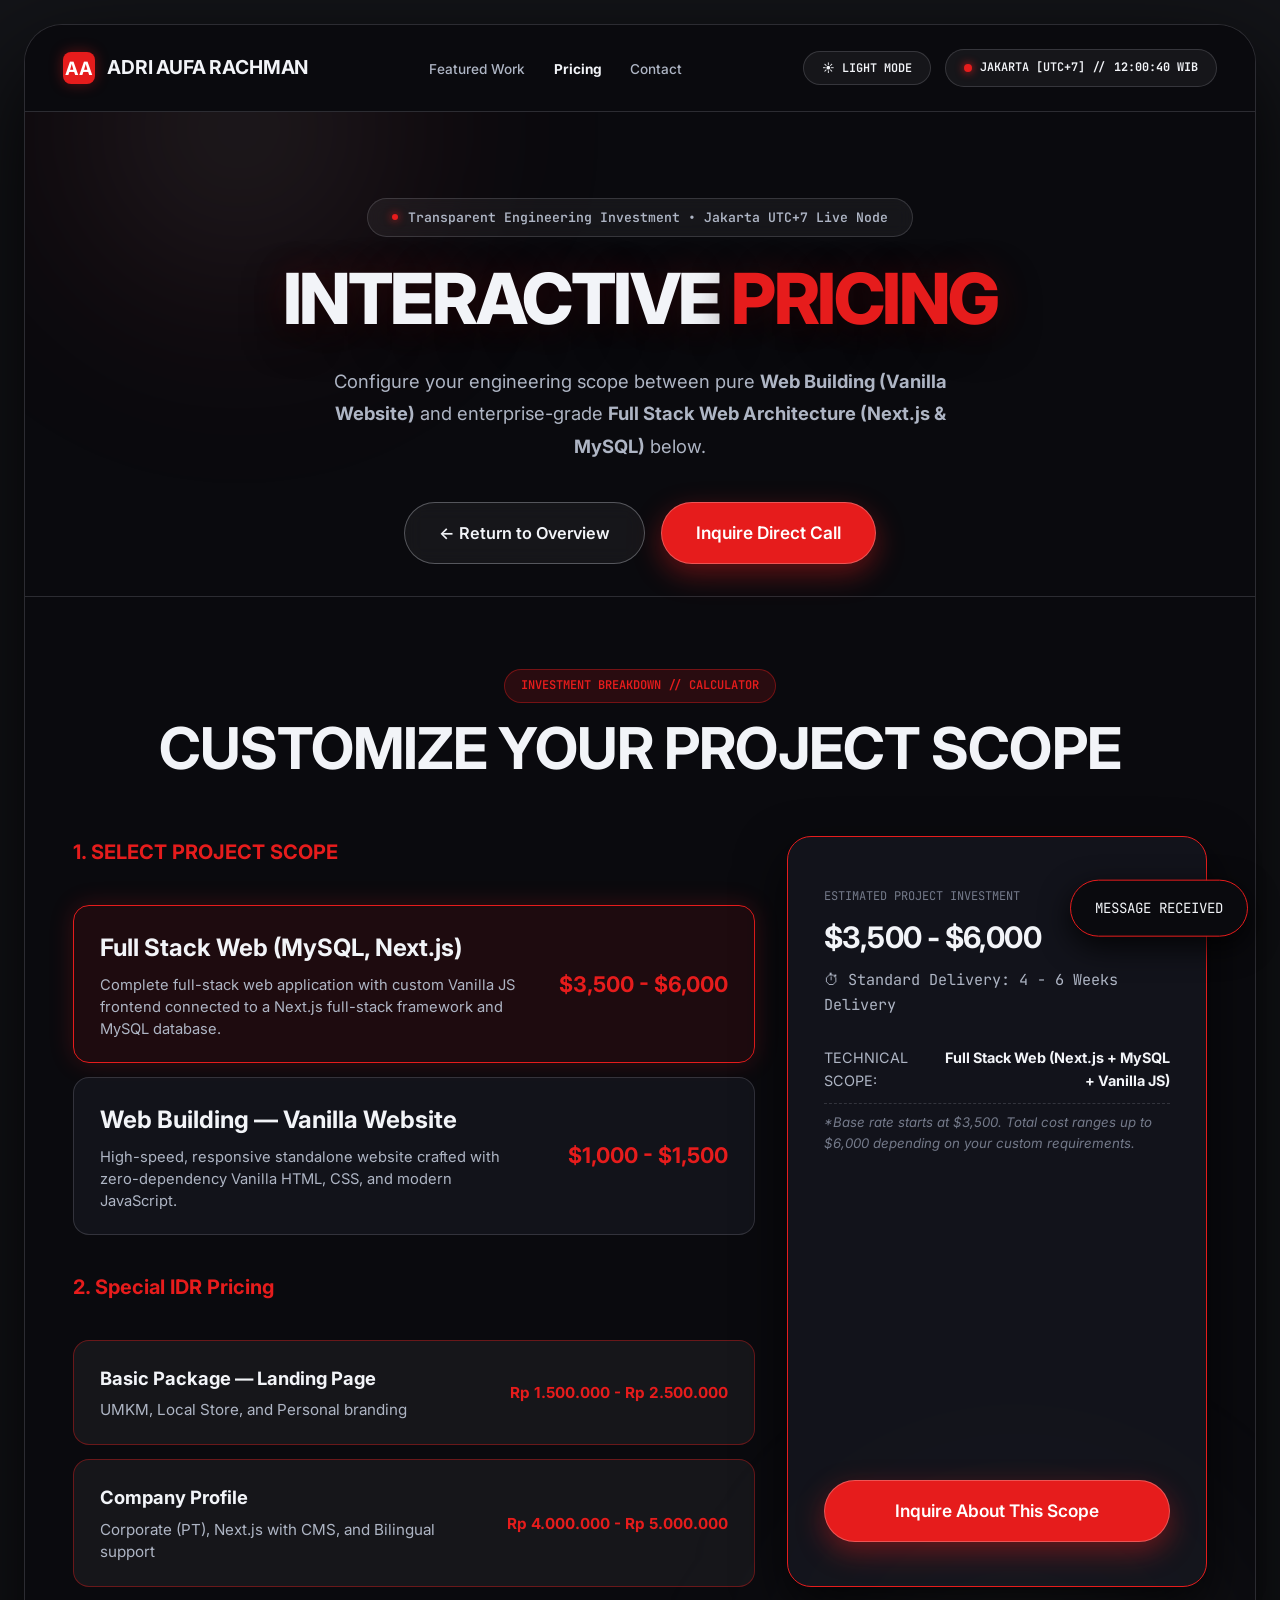
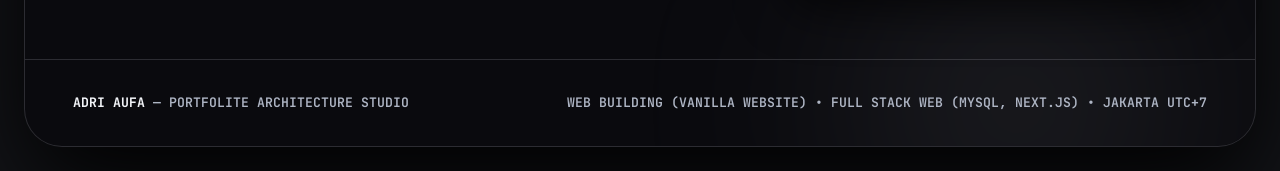
==== commit ad5a9f6a: "Upload portofolio Adri Aufa" ====
--- a/pricing.html
+++ b/pricing.html
@@ -3,7 +3,7 @@
   <head>
     <meta charset="UTF-8" />
     <meta name="viewport" content="width=device-width, initial-scale=1.0" />
-    <title>PRICING // ADRI AUFA — Portfolite Noir Studio</title>
+    <title>Pricing - Portfolio</title>
     <meta
       name="description"
       content="Transparent interactive pricing for Web Building (Vanilla Website) and Full Stack Web (MySQL, Next.js)."
@@ -14,6 +14,9 @@
     />
     <meta name="author" content="Adri Aufa" />
 
+    <!-- Favicon -->
+    <link rel="icon" type="image/svg+xml" href="favicon.svg" />
+
     <!-- Preconnect & Modern Inter Fonts -->
     <link rel="preconnect" href="https://fonts.googleapis.com" />
     <link rel="preconnect" href="https://fonts.gstatic.com" crossorigin />
@@ -36,7 +39,7 @@
         <header class="template-navbar">
           <a href="index.html" class="brand-pill">
             <div class="brand-icon">AA</div>
-            <span class="brand-name">ADRI AUFA</span>
+            <span class="brand-name">ADRI AUFA RACHMAN</span>
           </a>
 
           <!-- Center Nav Links -->
@@ -345,11 +348,18 @@
                       padding-bottom: 10px;
                     "
                   >
-                    <div style="display: flex; justify-content: space-between; align-items: flex-start; gap: 12px;">
+                    <div
+                      style="
+                        display: flex;
+                        justify-content: space-between;
+                        align-items: flex-start;
+                        gap: 12px;
+                      "
+                    >
                       <span>TECHNICAL SCOPE:</span>
                       <strong
                         id="estimateStackDisplay"
-                        style="color: var(--text-primary); text-align: right;"
+                        style="color: var(--text-primary); text-align: right"
                         >Full Stack Web (Next.js + MySQL)</strong
                       >
                     </div>
@@ -363,7 +373,10 @@
                         padding-top: 8px;
                         border-top: 1px dashed var(--border-glass);
                       "
-                    >*Base rate starts at $3,500. Total cost ranges up to $6,000 depending on your custom requirements.</div>
+                    >
+                      *Base rate starts at $3,500. Total cost ranges up to
+                      $6,000 depending on your custom requirements.
+                    </div>
                   </li>
                 </ul>
               </div>
--- a/css/style.css
+++ b/css/style.css
@@ -1022,6 +1022,16 @@
   color: var(--text-secondary);
 }
 
+.footer-pricing-link {
+  color: var(--text-primary);
+  text-decoration: none;
+  transition: color 0.25s ease;
+}
+
+.footer-pricing-link:hover {
+  color: var(--accent-red);
+}
+
 /* Modal & Toast */
 .modal-backdrop {
   position: fixed;
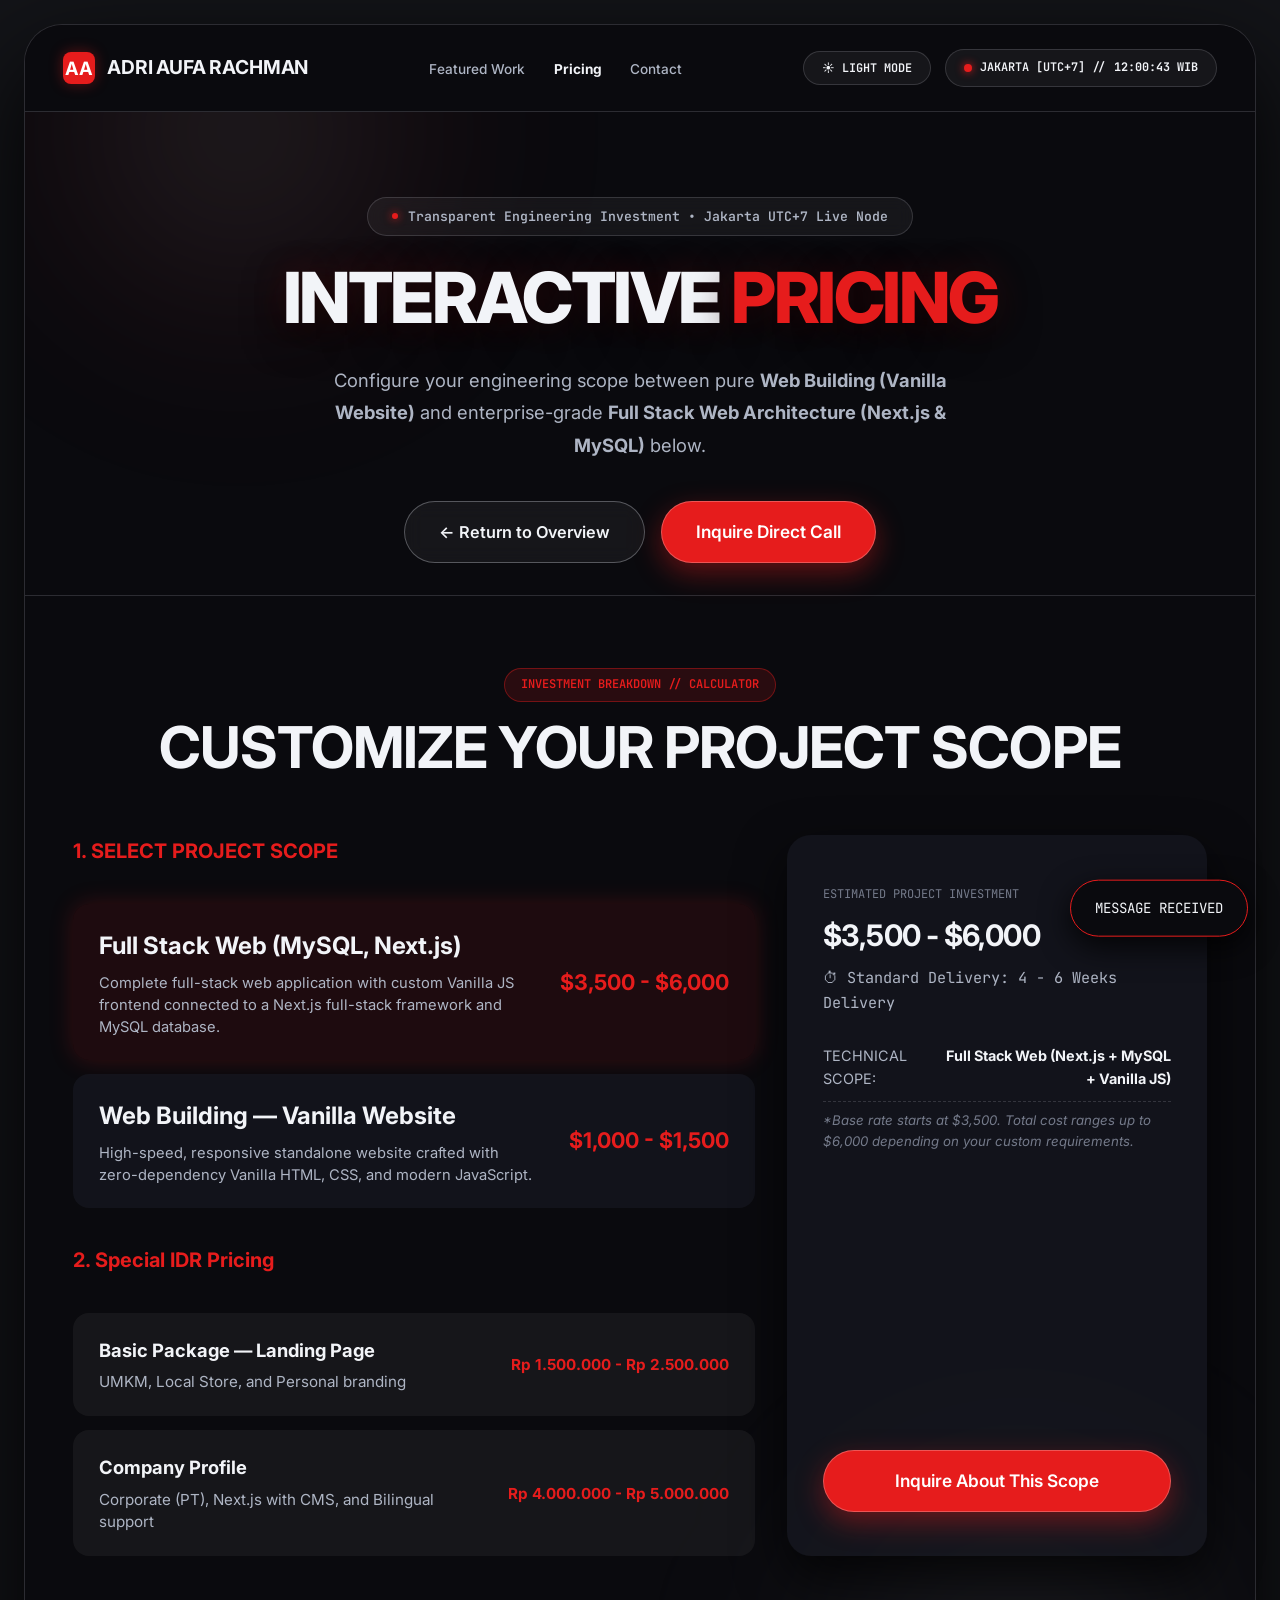
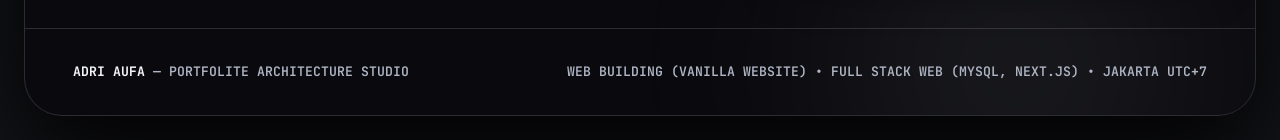
==== commit 90fdf8fd: "Upload portofolio Adri Aufa" ====
--- a/pricing.html
+++ b/pricing.html
@@ -79,38 +79,38 @@
           >
             ☰
           </button>
+
+          <!-- MOBILE DRAWER MENU (ATTACHED TO STICKY NAVBAR TOP: 100%) -->
+          <nav
+            id="mobileDrawer"
+            class="mobile-drawer"
+            aria-label="Mobile Navigation Drawer"
+          >
+            <ul class="mobile-nav-list">
+              <li><a href="index.html#featured">Featured Work</a></li>
+              <li><a href="pricing.html">Pricing</a></li>
+              <li><a href="index.html#contact">Contact</a></li>
+            </ul>
+
+            <div class="mobile-drawer-footer">
+              <button
+                class="btn-theme-toggle theme-toggle-trigger"
+                style="width: 100%; justify-content: center"
+              >
+                <span class="theme-toggle-text">☀ LIGHT MODE</span>
+              </button>
+
+              <div
+                class="jakarta-clock-pill"
+                style="width: 100%; justify-content: center"
+              >
+                <span class="dot"></span>
+                <span>JAKARTA [UTC+7] //</span>
+                <strong class="jakarta-clock-display">--:--:-- WIB</strong>
+              </div>
+            </div>
+          </nav>
         </header>
-
-        <!-- MOBILE DRAWER MENU -->
-        <nav
-          id="mobileDrawer"
-          class="mobile-drawer"
-          aria-label="Mobile Navigation Drawer"
-        >
-          <ul class="mobile-nav-list">
-            <li><a href="index.html#featured">Featured Work</a></li>
-            <li><a href="pricing.html">Pricing</a></li>
-            <li><a href="index.html#contact">Contact</a></li>
-          </ul>
-
-          <div class="mobile-drawer-footer">
-            <button
-              class="btn-theme-toggle theme-toggle-trigger"
-              style="width: 100%; justify-content: center"
-            >
-              <span class="theme-toggle-text">☀ LIGHT MODE</span>
-            </button>
-
-            <div
-              class="jakarta-clock-pill"
-              style="width: 100%; justify-content: center"
-            >
-              <span class="dot"></span>
-              <span>JAKARTA [UTC+7] //</span>
-              <strong class="jakarta-clock-display">--:--:-- WIB</strong>
-            </div>
-          </div>
-        </nav>
 
         <!-- PRICING HERO HEADER -->
         <section class="template-hero" style="padding-bottom: 32px">
--- a/css/style.css
+++ b/css/style.css
@@ -83,6 +83,8 @@
   scroll-behavior: smooth;
   font-size: 16px;
   -webkit-font-smoothing: antialiased;
+  overflow-x: clip;
+  width: 100%;
 }
 
 body {
@@ -97,6 +99,9 @@
   flex-direction: column;
   align-items: center;
   transition: background-color 0.35s ease, color 0.35s ease;
+  overflow-x: clip;
+  width: 100%;
+  max-width: 100%;
 }
 
 ::selection {
@@ -220,6 +225,13 @@
   pointer-events: none;
 }
 
+.template-navbar.navbar-scrolled {
+  background: var(--bg-frame-scrolled, rgba(14, 16, 21, 0.94));
+  backdrop-filter: blur(16px);
+  -webkit-backdrop-filter: blur(16px);
+  box-shadow: 0 4px 24px rgba(0, 0, 0, 0.28);
+}
+
 .brand-pill {
   display: flex;
   align-items: center;
@@ -359,7 +371,9 @@
   flex-direction: column;
   gap: 20px;
   padding: 0 28px;
-  background: var(--bg-frame);
+  background: var(--bg-frame-scrolled, rgba(14, 16, 21, 0.98));
+  backdrop-filter: blur(16px);
+  -webkit-backdrop-filter: blur(16px);
   border-bottom: 1px solid transparent;
   max-height: 0;
   opacity: 0;
@@ -372,12 +386,17 @@
     transform 0.42s cubic-bezier(0.16, 1, 0.3, 1),
     padding 0.42s ease,
     border-color 0.3s ease;
-  position: relative;
+  position: absolute;
+  top: 100%;
+  left: 0;
+  right: 0;
+  width: 100%;
   z-index: 990;
+  box-shadow: 0 16px 36px rgba(0, 0, 0, 0.45);
 }
 
 .mobile-drawer.open {
-  max-height: 460px;
+  max-height: 480px;
   opacity: 1;
   transform: translateY(0);
   padding: 24px 28px;
@@ -882,7 +901,7 @@
 .option-card-glass {
   padding: 22px 26px;
   background: var(--bg-card);
-  border: 1px solid var(--border-glass);
+  border: none;
   border-radius: 16px;
   cursor: pointer;
   display: flex;
@@ -898,11 +917,11 @@
 }
 
 .option-card-glass:hover {
-  border-color: var(--border-light);
+  background: var(--bg-card-hover, rgba(255, 255, 255, 0.05));
 }
 
 .option-card-glass.selected {
-  border-color: var(--accent-red);
+  border: none;
   background: rgba(230, 28, 28, 0.09);
   box-shadow: 0 0 24px rgba(230, 28, 28, 0.2);
 }
@@ -935,7 +954,7 @@
 .estimator-readout-card {
   padding: 44px 36px;
   background: var(--bg-card);
-  border: 1px solid var(--accent-red);
+  border: none;
   border-radius: var(--radius-card);
   display: flex;
   flex-direction: column;
@@ -1113,9 +1132,9 @@
    RESPONSIVE LAYOUT & BREAKPOINTS
    ========================================================================== */
 @media (max-width: 1024px) {
-  body { padding: 12px; }
-  .template-frame { border-radius: 20px; }
-  .frame-section { padding: 56px 28px; }
+  body { padding: 8px; }
+  .template-frame { border: none; border-radius: 20px; }
+  .frame-section { padding: 48px 24px; }
   
   .profile-dossier-card,
   .featured-card-glass,
@@ -1131,19 +1150,94 @@
   .profile-specs-strip {
     grid-template-columns: 1fr;
   }
+  
+  .option-card-glass {
+    padding: 20px 22px;
+    gap: 16px;
+  }
 }
 
 @media (max-width: 768px) {
+  body { 
+    padding: 0; 
+  }
+  .template-frame { 
+    border: none; 
+    border-radius: 0; 
+    margin: 0;
+    width: 100%;
+    max-width: 100%;
+    box-shadow: none;
+  }
   .nav-links-center,
   .navbar-controls {
     display: none !important;
   }
-  
   .btn-burger {
     display: inline-flex;
   }
-  
   .template-hero {
-    padding: 64px 20px 48px 20px;
-  }
-}
+    padding: 56px 16px 40px 16px;
+  }
+  .frame-section {
+    padding: 40px 16px;
+  }
+  .frame-footer {
+    padding: 24px 16px;
+    flex-direction: column;
+    align-items: flex-start;
+    gap: 12px;
+  }
+  
+  /* Make option cards stacked and responsive on mobile/tablet */
+  .option-card-glass {
+    display: flex;
+    flex-direction: column;
+    align-items: flex-start;
+    gap: 12px;
+    padding: 18px 16px;
+    border: none;
+  }
+  .option-card-glass > div:first-child {
+    padding-right: 0;
+    width: 100%;
+  }
+  .option-name-grunge {
+    font-size: clamp(1.2rem, 5vw, 1.4rem);
+    line-height: 1.3;
+    word-wrap: break-word;
+  }
+  .option-sub-type {
+    font-size: 0.85rem;
+    line-height: 1.45;
+  }
+  .option-price-tag {
+    font-size: clamp(1.1rem, 4.5vw, 1.25rem);
+    text-align: left;
+    white-space: normal;
+    word-wrap: break-word;
+    width: 100%;
+    margin-top: 4px;
+  }
+  
+  .estimator-readout-card {
+    padding: 28px 20px;
+    border: none;
+  }
+  .readout-total-grunge {
+    font-size: clamp(2.2rem, 8vw, 3rem);
+  }
+  
+  .contact-glass-grid {
+    grid-template-columns: 1fr;
+    gap: 24px;
+  }
+  
+  .profile-dossier-card {
+    grid-template-columns: 1fr;
+    border: none;
+  }
+  .profile-photo-wrapper {
+    min-height: 280px;
+  }
+}
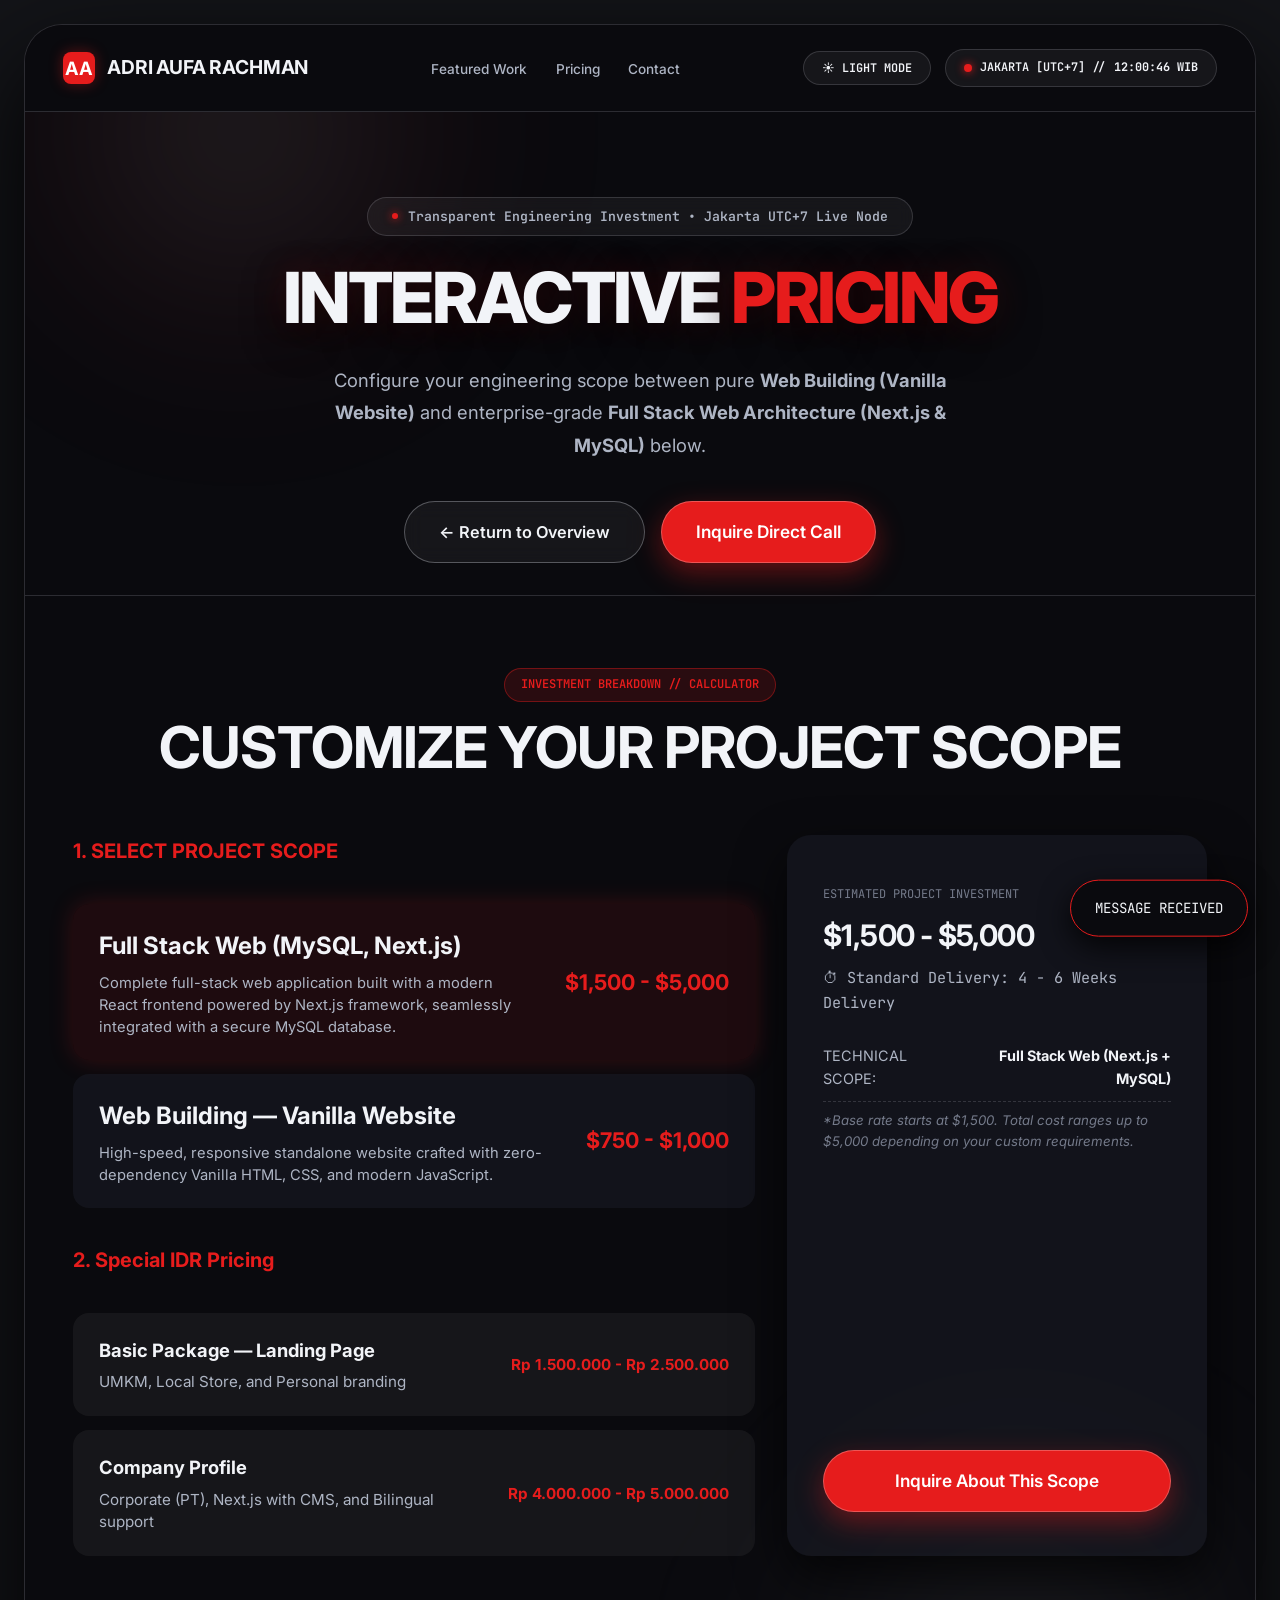
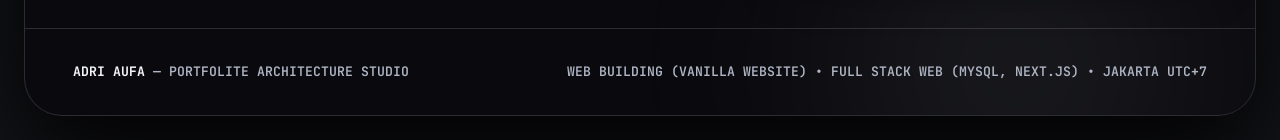
==== commit 5fa350fc: "Upload portofolio Adri Aufa" ====
--- a/pricing.html
+++ b/pricing.html
@@ -45,13 +45,7 @@
           <!-- Center Nav Links -->
           <ul class="nav-links-center">
             <li><a href="index.html#featured">Featured Work</a></li>
-            <li>
-              <a
-                href="pricing.html"
-                style="color: var(--text-primary); font-weight: bold"
-                >Pricing</a
-              >
-            </li>
+            <li><a href="pricing.html">Pricing</a></li>
             <li><a href="index.html#contact">Contact</a></li>
           </ul>
 
@@ -163,38 +157,36 @@
             <div class="estimator-options-col">
               <span class="estimator-group-title">1. SELECT PROJECT SCOPE</span>
               <div style="display: flex; flex-direction: column; gap: 14px">
-                <!-- Option 1: Full Stack Web (MySQL, Next.js + Vanilla JS) -->
+                <!-- Option 1: Full Stack Web (MySQL, Next.js) -->
                 <div
                   class="option-card-glass selected"
                   data-group="scope"
-                  data-price="3500"
-                  data-price-str="$3,500 - $6,000"
+                  data-price="1500"
+                  data-price-str="$1,500 - $5,000"
                   data-weeks="4 - 6 Weeks Delivery"
-                  data-stack="Full Stack Web (Next.js + MySQL + Vanilla JS)"
-                  data-note="*Base rate starts at $3,500. Total cost ranges up to $6,000 depending on your custom requirements."
+                  data-stack="Full Stack Web (Next.js + MySQL)"
+                  data-note="*Base rate starts at $1,500. Total cost ranges up to $5,000 depending on your custom requirements."
                 >
                   <div>
                     <div class="option-name-grunge">
                       Full Stack Web (MySQL, Next.js)
                     </div>
                     <div class="option-sub-type">
-                      Complete full-stack web application with custom Vanilla JS
-                      frontend connected to a Next.js full-stack framework and
-                      MySQL database.
+                      Complete full-stack web application built with a modern React frontend powered by Next.js framework, seamlessly integrated with a secure MySQL database.
                     </div>
                   </div>
-                  <span class="option-price-tag">$3,500 - $6,000</span>
+                  <span class="option-price-tag">$1,500 - $5,000</span>
                 </div>
 
                 <!-- Option 2: Web Building (Vanilla Website) -->
                 <div
                   class="option-card-glass"
                   data-group="scope"
-                  data-price="1500"
-                  data-price-str="$1,000 - $1,500"
+                  data-price="1000"
+                  data-price-str="$750 - $1,000"
                   data-weeks="2 - 3 Weeks Delivery"
                   data-stack="Web Building — Vanilla Website (HTML5 / CSS3 / ES6+ JS)"
-                  data-note="*Base rate starts at $1,000. Total cost ranges up to $1,500 depending on your custom requirements."
+                  data-note="*Base rate starts at $750. Total cost ranges up to $1,000 depending on your custom requirements."
                 >
                   <div>
                     <div class="option-name-grunge">
@@ -205,7 +197,7 @@
                       zero-dependency Vanilla HTML, CSS, and modern JavaScript.
                     </div>
                   </div>
-                  <span class="option-price-tag">$1,000 - $1,500</span>
+                  <span class="option-price-tag">$750 - $1,000</span>
                 </div>
               </div>
 
@@ -314,7 +306,7 @@
                   >ESTIMATED PROJECT INVESTMENT</span
                 >
                 <div id="estimateCostDisplay" class="readout-total-grunge">
-                  $3,500
+                  $1,500 - $5,000
                 </div>
                 <div
                   id="estimateTimelineDisplay"
@@ -374,8 +366,8 @@
                         border-top: 1px dashed var(--border-glass);
                       "
                     >
-                      *Base rate starts at $3,500. Total cost ranges up to
-                      $6,000 depending on your custom requirements.
+                      *Base rate starts at $1,500. Total cost ranges up to
+                      $5,000 depending on your custom requirements.
                     </div>
                   </li>
                 </ul>
--- a/css/style.css
+++ b/css/style.css
@@ -804,6 +804,7 @@
   border-radius: 14px;
   overflow: hidden;
   position: relative;
+  z-index: 1;
   height: 220px;
   display: flex;
   align-items: center;
@@ -1089,17 +1090,45 @@
   display: flex;
   align-items: center;
   justify-content: space-between;
+  gap: 20px;
   background: var(--bg-frame);
   position: sticky;
   top: 0;
+  z-index: 100;
+}
+
+.modal-header > div:first-child {
+  flex: 1;
+  word-wrap: break-word;
 }
 
 .btn-close-modal {
-  width: 38px;
-  height: 38px;
+  width: 40px;
+  height: 40px;
+  min-width: 40px;
+  min-height: 40px;
+  max-width: 40px;
+  max-height: 40px;
+  aspect-ratio: 1 / 1;
   border-radius: 50%;
   background: var(--bg-pill);
   color: var(--text-primary);
+  display: flex;
+  align-items: center;
+  justify-content: center;
+  flex-shrink: 0;
+  cursor: pointer;
+  border: 1px solid var(--border-glass);
+  font-size: 1.1rem;
+  line-height: 1;
+  transition: all var(--transition-fast);
+}
+
+.btn-close-modal:hover {
+  background: var(--accent-red);
+  color: #FFFFFF;
+  border-color: var(--accent-red);
+  transform: rotate(90deg);
 }
 
 .modal-body {
@@ -1240,4 +1269,33 @@
   .profile-photo-wrapper {
     min-height: 280px;
   }
-}
+  
+  /* Responsive modal layout with perfect circular close button & clear gap */
+  .modal-box {
+    max-height: 94vh;
+    border-radius: 16px;
+  }
+  .modal-header {
+    padding: 18px 20px;
+    gap: 16px;
+  }
+  .modal-header > div:first-child {
+    font-size: clamp(1.15rem, 4.5vw, 1.35rem) !important;
+    line-height: 1.35;
+    word-wrap: break-word;
+  }
+  .btn-close-modal {
+    width: 38px !important;
+    height: 38px !important;
+    min-width: 38px !important;
+    min-height: 38px !important;
+    max-width: 38px !important;
+    max-height: 38px !important;
+    flex-shrink: 0 !important;
+    aspect-ratio: 1 / 1 !important;
+    border-radius: 50% !important;
+  }
+  .modal-body {
+    padding: 24px 20px;
+  }
+}
